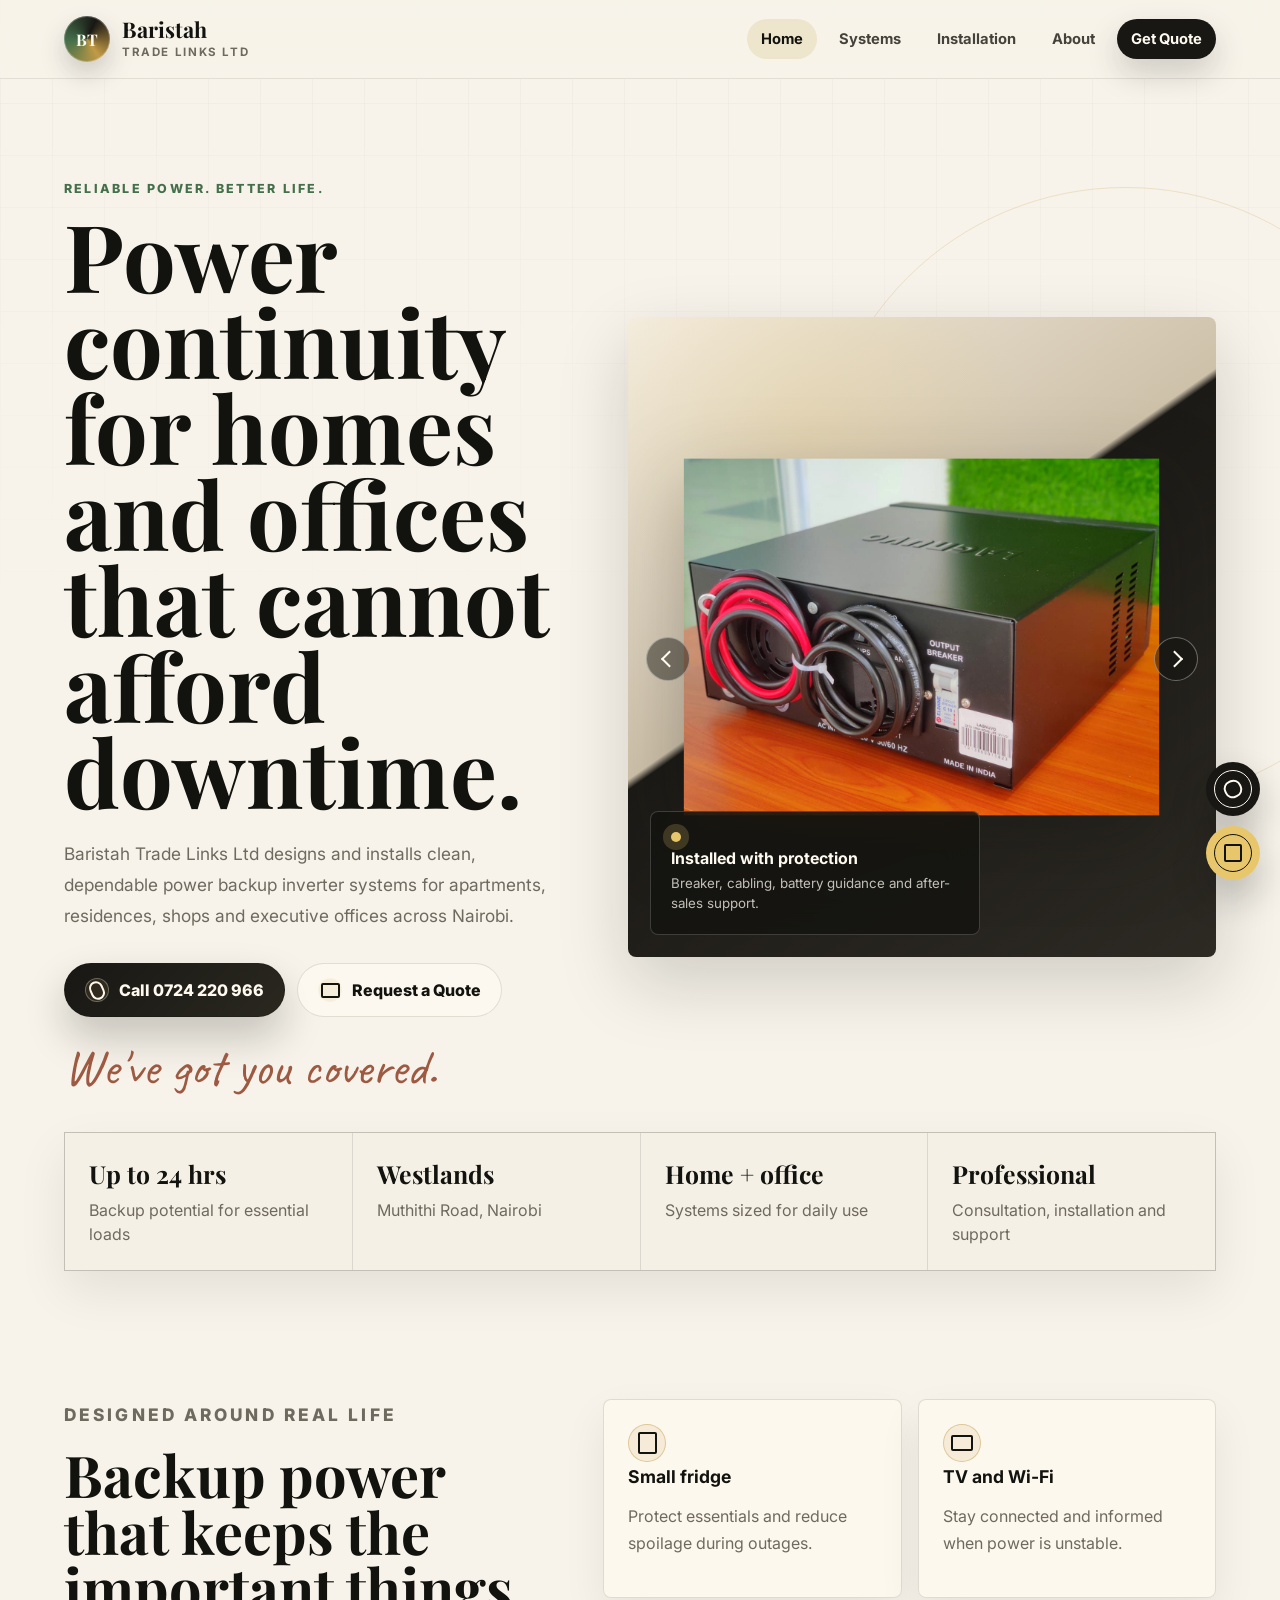
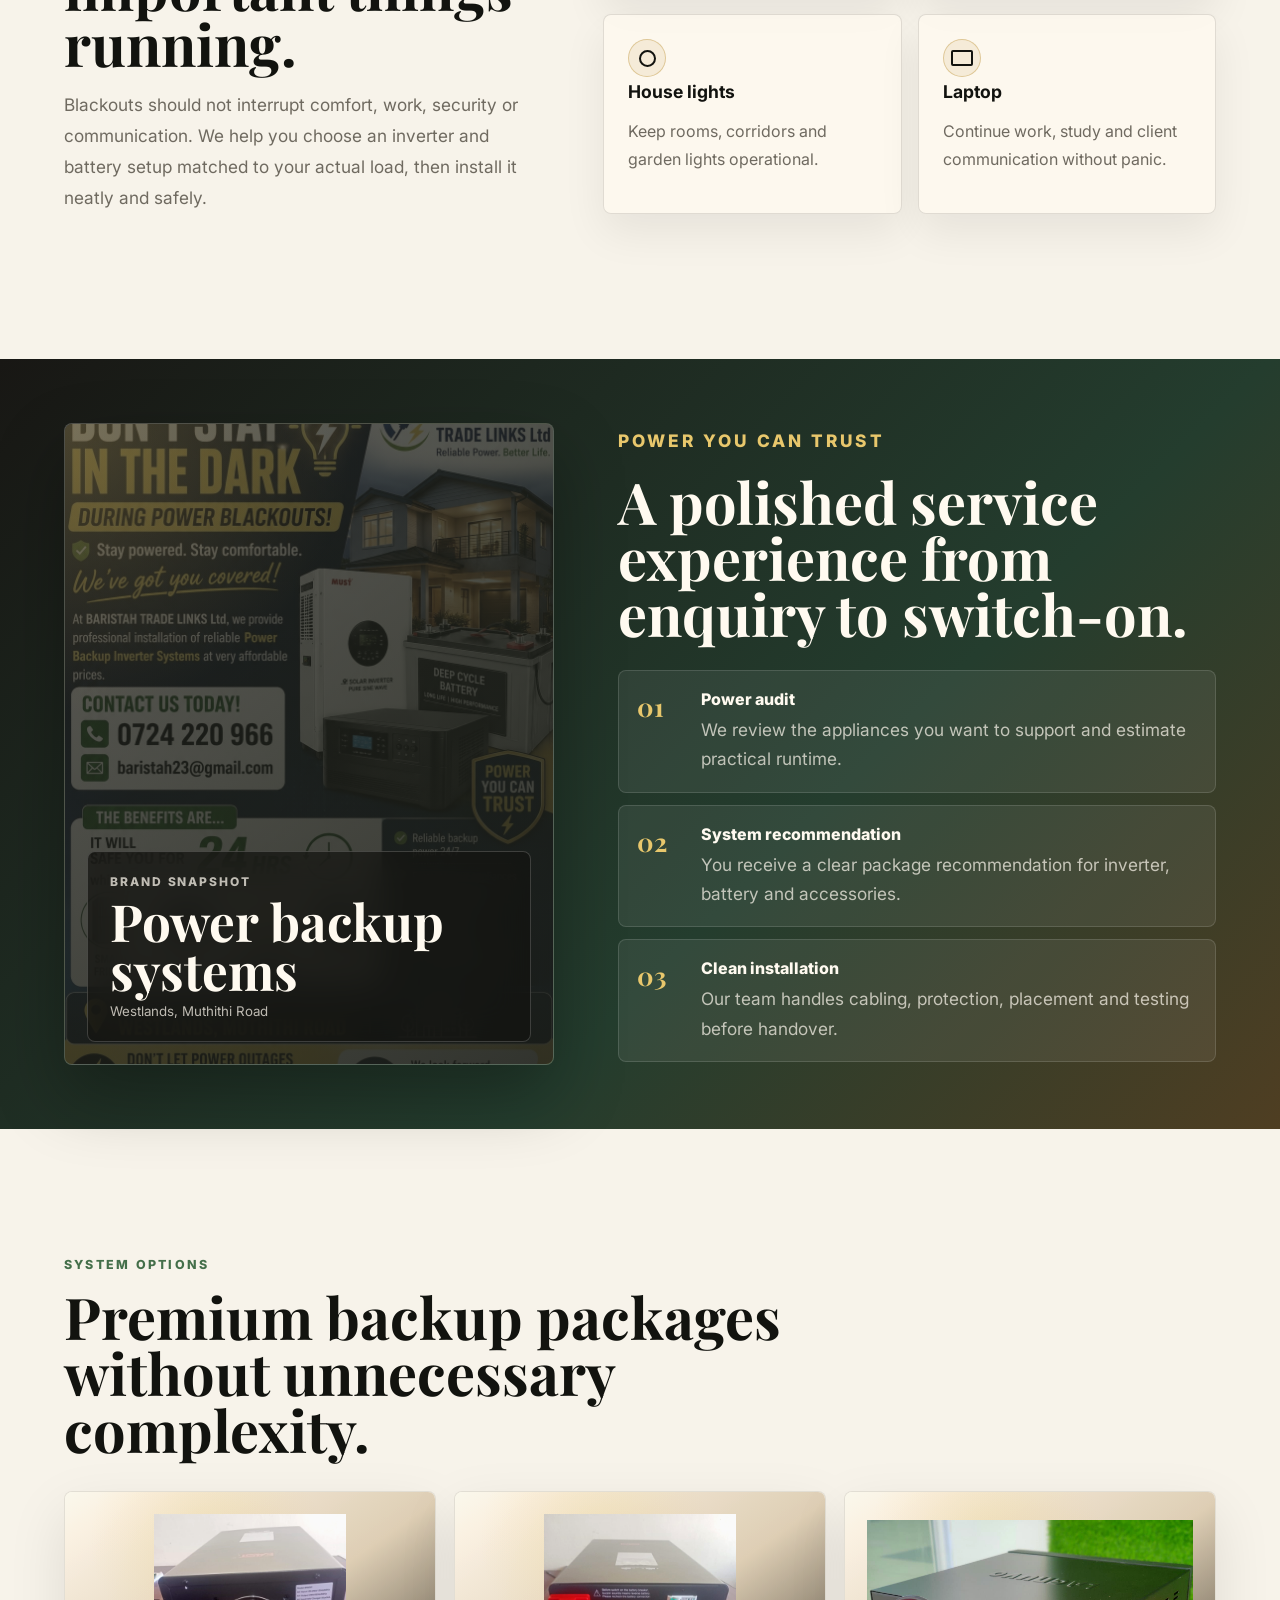
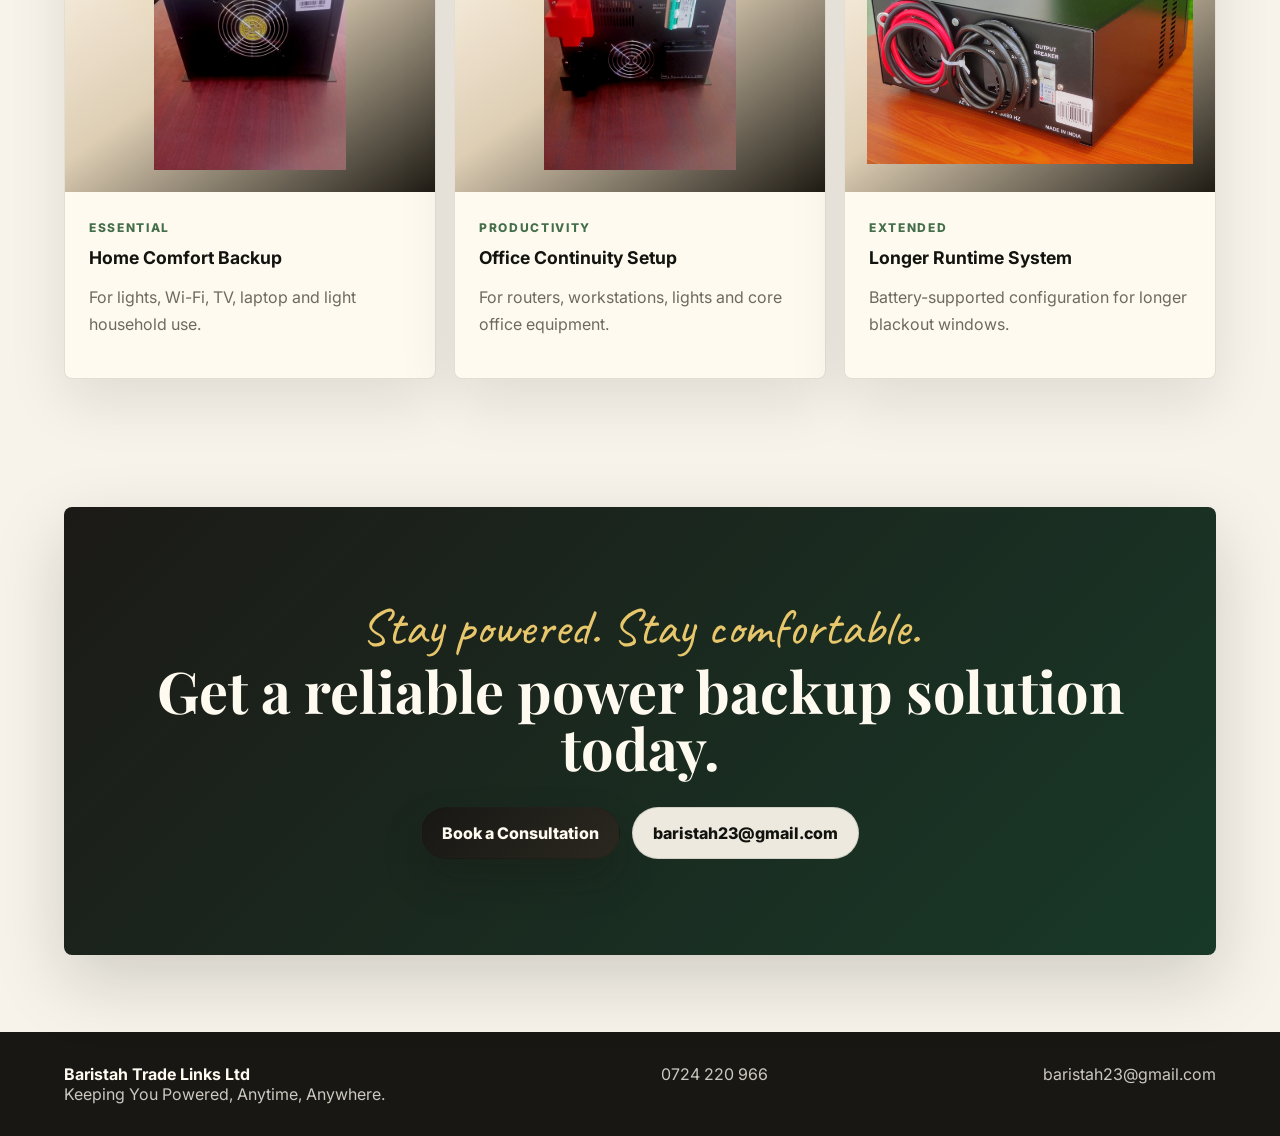
==== index.html @ 3a2e0655 "Initial Baristah website" ====
<!DOCTYPE html>
<html lang="en">
<head>
  <meta charset="UTF-8" />
  <meta name="viewport" content="width=device-width, initial-scale=1.0" />
  <title>Baristah Trade Links Ltd | Premium Power Backup Inverter Systems</title>
  <meta name="description" content="Premium power backup inverter systems and professional installation for homes, offices and apartments in Nairobi. Located in Westlands, Muthithi Road." />
  <link rel="preconnect" href="https://fonts.googleapis.com" />
  <link rel="preconnect" href="https://fonts.gstatic.com" crossorigin />
  <link href="https://fonts.googleapis.com/css2?family=Caveat:wght@600;700&family=Inter:wght@400;500;600;700;800&family=Playfair+Display:wght@600;700&display=swap" rel="stylesheet" />
  <link rel="stylesheet" href="styles.css" />
  <script defer src="script.js"></script>
</head>
<body>
  <header class="site-header" data-header>
    <a class="brand" href="index.html" aria-label="Baristah Trade Links home">
      <span class="brand-mark">BT</span>
      <span><strong>Baristah</strong><small>Trade Links Ltd</small></span>
    </a>
    <button class="menu" type="button" aria-label="Open menu" aria-expanded="false" data-menu>
      <span></span><span></span><span></span>
    </button>
    <nav aria-label="Primary navigation">
      <a href="index.html" class="active">Home</a>
      <a href="products.html">Systems</a>
      <a href="services.html">Installation</a>
      <a href="about.html">About</a>
      <a href="contact.html" class="nav-cta">Get Quote</a>
    </nav>
  </header>

  <main>
    <section class="hero">
      <div class="hero-copy reveal">
        <p class="eyebrow">Reliable power. Better life.</p>
        <h1>Power continuity for homes and offices that cannot afford downtime.</h1>
        <p class="lead">Baristah Trade Links Ltd designs and installs clean, dependable power backup inverter systems for apartments, residences, shops and executive offices across Nairobi.</p>
        <div class="hero-actions">
          <a class="btn primary" href="tel:+254724220966"><span class="btn-icon phone-icon"></span>Call 0724 220 966</a>
          <a class="btn secondary" href="contact.html"><span class="btn-icon quote-icon"></span>Request a Quote</a>
        </div>
        <div class="signature">We've got you covered.</div>
      </div>

      <div class="hero-visual reveal" data-rotator>
        <img src="assets/AF6EC9E9-9C56-432A-887B-0A07CD6585D7.jpeg" alt="Black power backup inverter with breaker and cables" data-rotator-image />
        <button class="image-control prev" type="button" aria-label="Previous image" data-prev></button>
        <button class="image-control next" type="button" aria-label="Next image" data-next></button>
        <div class="floating-panel">
          <span class="status-dot"></span>
          <b>Installed with protection</b>
          <small>Breaker, cabling, battery guidance and after-sales support.</small>
        </div>
      </div>
    </section>

    <section class="trust-strip reveal" aria-label="Key service highlights">
      <div><strong>Up to 24 hrs</strong><span>Backup potential for essential loads</span></div>
      <div><strong>Westlands</strong><span>Muthithi Road, Nairobi</span></div>
      <div><strong>Home + office</strong><span>Systems sized for daily use</span></div>
      <div><strong>Professional</strong><span>Consultation, installation and support</span></div>
    </section>

    <section class="section split">
      <div class="section-copy reveal">
        <p class="eyebrow">Designed around real life</p>
        <h2>Backup power that keeps the important things running.</h2>
        <p>Blackouts should not interrupt comfort, work, security or communication. We help you choose an inverter and battery setup matched to your actual load, then install it neatly and safely.</p>
      </div>
      <div class="feature-grid reveal">
        <article><span class="line-icon fridge-icon"></span><h3>Small fridge</h3><p>Protect essentials and reduce spoilage during outages.</p></article>
        <article><span class="line-icon screen-icon"></span><h3>TV and Wi-Fi</h3><p>Stay connected and informed when power is unstable.</p></article>
        <article><span class="line-icon light-icon"></span><h3>House lights</h3><p>Keep rooms, corridors and garden lights operational.</p></article>
        <article><span class="line-icon laptop-icon"></span><h3>Laptop</h3><p>Continue work, study and client communication without panic.</p></article>
      </div>
    </section>

    <section class="showcase flyer-showcase">
      <div class="showcase-image flyer-frame reveal">
        <img src="assets/735E6E94-1610-4D08-A56C-287BA61AF82C.jpeg" alt="Baristah power backup inverter systems flyer" />
        <div class="flyer-glass">
          <span>Brand snapshot</span>
          <b>Power backup systems</b>
          <small>Westlands, Muthithi Road</small>
        </div>
      </div>
      <div class="showcase-content reveal">
        <p class="eyebrow">Power you can trust</p>
        <h2>A polished service experience from enquiry to switch-on.</h2>
        <div class="service-list">
          <article><b>01</b><span>Power audit</span><p>We review the appliances you want to support and estimate practical runtime.</p></article>
          <article><b>02</b><span>System recommendation</span><p>You receive a clear package recommendation for inverter, battery and accessories.</p></article>
          <article><b>03</b><span>Clean installation</span><p>Our team handles cabling, protection, placement and testing before handover.</p></article>
        </div>
      </div>
    </section>

    <section class="section products-preview">
      <div class="section-heading reveal">
        <p class="eyebrow">System options</p>
        <h2>Premium backup packages without unnecessary complexity.</h2>
      </div>
      <div class="card-grid">
        <article class="product-card reveal">
          <img src="assets/47D9FA27-C876-42C2-8BD1-36E3C9F85B22.jpeg" alt="2500W inverter cooling fan view" />
          <div><span>Essential</span><h3>Home Comfort Backup</h3><p>For lights, Wi-Fi, TV, laptop and light household use.</p></div>
        </article>
        <article class="product-card reveal">
          <img src="assets/B5B8547E-39AE-44ED-B2D7-8F34D979A173.jpeg" alt="Inverter rear breaker and battery terminals" />
          <div><span>Productivity</span><h3>Office Continuity Setup</h3><p>For routers, workstations, lights and core office equipment.</p></div>
        </article>
        <article class="product-card reveal">
          <img src="assets/54213545-57BF-4705-A6B2-C52A8AA2D146.jpeg" alt="Power inverter output breaker and cables" />
          <div><span>Extended</span><h3>Longer Runtime System</h3><p>Battery-supported configuration for longer blackout windows.</p></div>
        </article>
      </div>
    </section>

    <section class="cta-band reveal">
      <p class="signature">Stay powered. Stay comfortable.</p>
      <h2>Get a reliable power backup solution today.</h2>
      <div class="hero-actions center">
        <a class="btn primary" href="contact.html">Book a Consultation</a>
        <a class="btn secondary light" href="mailto:baristah23@gmail.com">baristah23@gmail.com</a>
      </div>
    </section>
  </main>

  <div class="floating-actions" aria-label="Quick actions">
    <a href="tel:+254724220966" aria-label="Call Baristah"><span class="phone-icon"></span></a>
    <a href="contact.html" aria-label="Request quote"><span class="quote-icon"></span></a>
  </div>

  <footer class="site-footer">
    <div><b>Baristah Trade Links Ltd</b><span>Keeping You Powered, Anytime, Anywhere.</span></div>
    <a href="tel:+254724220966">0724 220 966</a>
    <a href="mailto:baristah23@gmail.com">baristah23@gmail.com</a>
  </footer>
</body>
</html>
---- styles.css ----
:root {
  --ink: #12130f;
  --charcoal: #181714;
  --paper: #f7f3ea;
  --ivory: #fffaf0;
  --linen: #ebe2d3;
  --gold: #c29a45;
  --gold-bright: #e8c76c;
  --green: #446f4a;
  --green-dark: #183928;
  --clay: #9d5942;
  --muted: #6f6a60;
  --white: #ffffff;
  --line: rgba(18, 19, 15, 0.12);
  --shadow: 0 26px 70px rgba(18, 19, 15, 0.17);
}

* {
  box-sizing: border-box;
}

html {
  scroll-behavior: smooth;
}

body {
  margin: 0;
  font-family: Inter, "Segoe UI", Arial, sans-serif;
  background: var(--paper);
  color: var(--ink);
}

body::before {
  content: "";
  position: fixed;
  inset: 0;
  z-index: -1;
  pointer-events: none;
  background:
    linear-gradient(90deg, rgba(18, 19, 15, 0.035) 1px, transparent 1px),
    linear-gradient(0deg, rgba(18, 19, 15, 0.035) 1px, transparent 1px);
  background-size: 52px 52px;
  mask-image: linear-gradient(to bottom, rgba(0, 0, 0, 0.8), transparent 70%);
}

a {
  color: inherit;
  text-decoration: none;
}

img {
  display: block;
  max-width: 100%;
}

.hero-visual img,
.product-card img,
.showcase-image img,
.flyer-mini-grid img {
  image-rendering: auto;
}

.site-header {
  position: sticky;
  top: 0;
  z-index: 50;
  display: flex;
  align-items: center;
  justify-content: space-between;
  gap: 24px;
  padding: 16px clamp(20px, 5vw, 72px);
  background: rgba(247, 243, 234, 0.82);
  border-bottom: 1px solid rgba(18, 19, 15, 0.09);
  backdrop-filter: blur(22px);
}

.brand {
  display: inline-flex;
  align-items: center;
  gap: 12px;
  min-width: 210px;
}

.brand-mark {
  display: grid;
  place-items: center;
  width: 46px;
  height: 46px;
  border-radius: 50%;
  color: var(--ivory);
  background: conic-gradient(from 145deg, var(--gold), var(--green), var(--charcoal), var(--gold));
  font-family: "Playfair Display", Georgia, serif;
  font-weight: 700;
  box-shadow: inset 0 0 0 1px rgba(255, 255, 255, 0.25), 0 12px 26px rgba(18, 19, 15, 0.18);
}

.brand strong {
  display: block;
  font-family: "Playfair Display", Georgia, serif;
  font-size: 1.35rem;
  line-height: 1;
}

.brand small {
  display: block;
  margin-top: 4px;
  color: var(--muted);
  font-size: 0.72rem;
  font-weight: 700;
  letter-spacing: 0.14em;
  text-transform: uppercase;
}

nav {
  display: flex;
  align-items: center;
  gap: 8px;
}

nav a {
  padding: 11px 14px;
  border-radius: 999px;
  color: #45423b;
  font-size: 0.92rem;
  font-weight: 700;
  transition: background 180ms ease, color 180ms ease, transform 180ms ease;
}

nav a:hover,
nav a.active {
  color: var(--ink);
  background: rgba(194, 154, 69, 0.17);
}

nav a:hover {
  transform: translateY(-1px);
}

.nav-cta {
  color: var(--ivory) !important;
  background: var(--charcoal) !important;
  box-shadow: 0 14px 32px rgba(18, 19, 15, 0.18);
}

.menu {
  display: none;
  width: 46px;
  height: 46px;
  border: 1px solid var(--line);
  border-radius: 50%;
  background: var(--ivory);
}

.menu span {
  display: block;
  width: 18px;
  height: 2px;
  margin: 4px auto;
  background: var(--ink);
}

.hero {
  position: relative;
  display: grid;
  grid-template-columns: minmax(0, 0.92fr) minmax(360px, 1.08fr);
  gap: clamp(32px, 5vw, 78px);
  align-items: center;
  min-height: calc(100vh - 79px);
  padding: clamp(48px, 8vw, 104px) clamp(20px, 5vw, 72px) 40px;
  overflow: hidden;
}

.hero::after {
  content: "";
  position: absolute;
  right: -12vw;
  top: 12vh;
  width: 48vw;
  height: 48vw;
  min-width: 440px;
  min-height: 440px;
  border: 1px solid rgba(194, 154, 69, 0.22);
  border-radius: 50%;
  animation: slow-spin 34s linear infinite;
  pointer-events: none;
}

.hero-copy,
.section-copy,
.showcase-content,
.page-hero {
  position: relative;
  z-index: 1;
}

.eyebrow {
  margin: 0 0 16px;
  color: var(--green);
  font-size: 0.78rem;
  font-weight: 800;
  letter-spacing: 0.18em;
  text-transform: uppercase;
}

h1,
h2,
h3,
p {
  overflow-wrap: anywhere;
}

h1,
h2 {
  margin: 0;
  font-family: "Playfair Display", Georgia, serif;
  letter-spacing: 0;
}

h1 {
  max-width: 820px;
  font-size: clamp(3.2rem, 7.3vw, 7.8rem);
  line-height: 0.92;
}

h2 {
  font-size: clamp(2.25rem, 4.5vw, 4.8rem);
  line-height: 0.98;
}

h3 {
  margin: 0;
  font-size: 1.1rem;
}

.lead,
.page-hero p,
.section-copy p,
.showcase-content p {
  color: var(--muted);
  font-size: 1.08rem;
  line-height: 1.8;
}

.lead {
  max-width: 650px;
  margin: 24px 0 0;
}

.hero-actions {
  display: flex;
  flex-wrap: wrap;
  gap: 12px;
  margin: 32px 0 0;
}

.hero-actions.center {
  justify-content: center;
}

.btn {
  display: inline-flex;
  align-items: center;
  justify-content: center;
  gap: 10px;
  min-height: 52px;
  padding: 14px 20px;
  border: 1px solid rgba(18, 19, 15, 0.12);
  border-radius: 999px;
  font-weight: 800;
  transition: transform 180ms ease, box-shadow 180ms ease, background 180ms ease;
}

.btn:hover {
  transform: translateY(-2px);
}

.btn.primary {
  color: var(--ivory);
  background: linear-gradient(135deg, var(--charcoal), #2a281f);
  box-shadow: 0 20px 40px rgba(18, 19, 15, 0.22);
}

.btn.secondary {
  background: rgba(255, 250, 240, 0.74);
}

.btn.light {
  color: var(--ink);
  background: rgba(255, 250, 240, 0.92);
}

.signature {
  margin-top: 26px;
  color: var(--clay);
  font-family: Caveat, "Segoe Script", cursive;
  font-size: clamp(2rem, 4vw, 3.7rem);
  line-height: 0.95;
}

.hero-visual {
  position: relative;
  z-index: 1;
  min-height: 640px;
  border-radius: 8px;
  overflow: hidden;
  box-shadow: var(--shadow);
  background:
    radial-gradient(circle at 30% 18%, rgba(232, 199, 108, 0.2), transparent 34%),
    linear-gradient(145deg, #f4eddf, #cec1aa 44%, #1c1a16 45%, #2d2a24);
}

.hero-visual img {
  width: 100%;
  height: 640px;
  object-fit: contain;
  padding: clamp(20px, 4vw, 52px);
  filter: contrast(1.1) saturate(1.05) brightness(0.98) drop-shadow(0 26px 40px rgba(18, 19, 15, 0.28));
  transform: scale(0.98);
  transition: opacity 400ms ease, transform 900ms ease, filter 400ms ease;
}

.hero-visual.is-changing img {
  opacity: 0.25;
  transform: scale(1.01);
}

.floating-panel {
  position: absolute;
  left: 22px;
  bottom: 22px;
  display: grid;
  gap: 6px;
  width: min(330px, calc(100% - 44px));
  padding: 20px;
  color: var(--ivory);
  background: rgba(18, 19, 15, 0.78);
  border: 1px solid rgba(255, 255, 255, 0.18);
  border-radius: 8px;
  backdrop-filter: blur(18px);
}

.floating-panel small {
  color: rgba(255, 250, 240, 0.75);
  line-height: 1.5;
}

.status-dot {
  width: 10px;
  height: 10px;
  border-radius: 50%;
  background: var(--gold-bright);
  box-shadow: 0 0 0 8px rgba(232, 199, 108, 0.2);
}

.image-control {
  position: absolute;
  top: 50%;
  display: grid;
  place-items: center;
  width: 44px;
  height: 44px;
  border: 1px solid rgba(255, 255, 255, 0.35);
  border-radius: 50%;
  background: rgba(18, 19, 15, 0.46);
  cursor: pointer;
}

.image-control::before {
  content: "";
  width: 10px;
  height: 10px;
  border-top: 2px solid var(--ivory);
  border-left: 2px solid var(--ivory);
}

.image-control.prev {
  left: 18px;
}

.image-control.prev::before {
  transform: rotate(-45deg) translate(1px, 1px);
}

.image-control.next {
  right: 18px;
}

.image-control.next::before {
  transform: rotate(135deg) translate(1px, 1px);
}

.trust-strip {
  display: grid;
  grid-template-columns: repeat(4, 1fr);
  gap: 1px;
  margin: 0 clamp(20px, 5vw, 72px);
  border: 1px solid var(--line);
  background: var(--line);
  box-shadow: 0 20px 50px rgba(18, 19, 15, 0.08);
}

.trust-strip div {
  min-height: 128px;
  padding: 24px;
  background: rgba(255, 250, 240, 0.72);
}

.trust-strip strong {
  display: block;
  font-family: "Playfair Display", Georgia, serif;
  font-size: 1.55rem;
}

.trust-strip span {
  display: block;
  margin-top: 8px;
  color: var(--muted);
  line-height: 1.5;
}

.section {
  padding: clamp(72px, 10vw, 128px) clamp(20px, 5vw, 72px);
}

.split {
  display: grid;
  grid-template-columns: minmax(0, 0.86fr) minmax(320px, 1.14fr);
  gap: clamp(34px, 6vw, 86px);
  align-items: start;
}

.feature-grid {
  display: grid;
  grid-template-columns: repeat(2, minmax(0, 1fr));
  gap: 16px;
}

.feature-grid article,
.spec-grid article,
.process article {
  min-height: 190px;
  padding: 24px;
  border: 1px solid var(--line);
  border-radius: 8px;
  background: rgba(255, 250, 240, 0.72);
  box-shadow: 0 18px 44px rgba(18, 19, 15, 0.07);
}

.feature-grid p,
.product-card p,
.service-list p,
.spec-grid span,
.process p {
  color: var(--muted);
  line-height: 1.7;
}

.line-icon,
.btn-icon,
.floating-actions span {
  position: relative;
  display: inline-grid;
  place-items: center;
  flex: 0 0 auto;
  width: 38px;
  height: 38px;
  border: 1px solid rgba(194, 154, 69, 0.45);
  border-radius: 50%;
  background: rgba(194, 154, 69, 0.13);
}

.btn-icon {
  width: 24px;
  height: 24px;
  border-color: rgba(255, 250, 240, 0.3);
}

.line-icon::before,
.btn-icon::before,
.floating-actions span::before {
  content: "";
  position: absolute;
  width: 14px;
  height: 14px;
  border: 2px solid currentColor;
}

.phone-icon::before {
  width: 10px;
  height: 15px;
  border-radius: 8px;
  transform: rotate(-24deg);
}

.quote-icon::before {
  width: 15px;
  height: 11px;
  border-radius: 2px;
}

.pin-icon::before {
  width: 12px;
  height: 12px;
  border-radius: 50% 50% 50% 0;
  transform: rotate(-45deg);
}

.fridge-icon::before,
.laptop-icon::before,
.screen-icon::before {
  width: 15px;
  height: 18px;
  border-radius: 2px;
}

.screen-icon::before,
.laptop-icon::before {
  width: 18px;
  height: 12px;
}

.light-icon::before {
  width: 13px;
  height: 13px;
  border-radius: 50%;
}

.shield-icon::before {
  width: 14px;
  height: 16px;
  border-radius: 9px 9px 4px 4px;
}

.tool-icon::before {
  width: 15px;
  height: 4px;
  transform: rotate(-45deg);
}

.value-icon::before {
  width: 15px;
  height: 15px;
  border-radius: 50%;
}

.care-icon::before {
  width: 15px;
  height: 15px;
  border-radius: 50% 50% 0 50%;
  transform: rotate(45deg);
}

.showcase {
  display: grid;
  grid-template-columns: minmax(320px, 0.9fr) minmax(0, 1.1fr);
  gap: clamp(28px, 5vw, 70px);
  align-items: center;
  padding: clamp(36px, 5vw, 72px);
  color: var(--ivory);
  background: linear-gradient(135deg, var(--charcoal), #243d2e 62%, #4f3e22);
}

.showcase.reverse {
  grid-template-columns: minmax(0, 1.1fr) minmax(320px, 0.9fr);
}

.showcase .eyebrow {
  color: var(--gold-bright);
}

.showcase-content p,
.showcase .service-list p {
  color: rgba(255, 250, 240, 0.7);
}

.showcase-image img {
  width: 100%;
  max-height: 760px;
  object-fit: cover;
  border-radius: 8px;
  box-shadow: 0 30px 70px rgba(0, 0, 0, 0.3);
}

.showcase-image:not(.flyer-frame) {
  padding: clamp(18px, 3vw, 34px);
  border: 1px solid rgba(255, 255, 255, 0.12);
  border-radius: 8px;
  background:
    radial-gradient(circle at 28% 18%, rgba(232, 199, 108, 0.16), transparent 34%),
    linear-gradient(145deg, rgba(255, 250, 240, 0.1), rgba(255, 255, 255, 0.03));
}

.showcase-image:not(.flyer-frame) img {
  object-fit: contain;
  max-height: 560px;
  filter: contrast(1.09) saturate(1.04);
  box-shadow: 0 24px 54px rgba(0, 0, 0, 0.24);
}

.flyer-frame {
  position: relative;
  min-height: 640px;
  overflow: hidden;
  border: 1px solid rgba(255, 255, 255, 0.16);
  border-radius: 8px;
  background: linear-gradient(135deg, rgba(255, 250, 240, 0.1), rgba(232, 199, 108, 0.08));
  box-shadow: 0 30px 70px rgba(0, 0, 0, 0.3);
}

.flyer-frame::before {
  content: "";
  position: absolute;
  inset: 0;
  z-index: 1;
  background:
    linear-gradient(145deg, rgba(24, 23, 20, 0.28), rgba(24, 23, 20, 0.74)),
    radial-gradient(circle at top left, rgba(232, 199, 108, 0.32), transparent 36%);
  pointer-events: none;
}

.flyer-frame img {
  width: 100%;
  height: 640px;
  object-fit: cover;
  filter: grayscale(0.2) sepia(0.16) contrast(0.96) brightness(0.78) saturate(0.86);
  opacity: 0.5;
  transform: scale(1.04);
}

.flyer-glass {
  position: absolute;
  left: 22px;
  right: 22px;
  bottom: 22px;
  z-index: 2;
  display: grid;
  gap: 8px;
  padding: 22px;
  border: 1px solid rgba(255, 255, 255, 0.18);
  border-radius: 8px;
  color: var(--ivory);
  background: rgba(18, 19, 15, 0.68);
  backdrop-filter: blur(18px);
}

.flyer-glass span,
.flyer-glass small {
  color: rgba(255, 250, 240, 0.72);
}

.flyer-glass span {
  font-size: 0.75rem;
  font-weight: 800;
  letter-spacing: 0.16em;
  text-transform: uppercase;
}

.flyer-glass b {
  font-family: "Playfair Display", Georgia, serif;
  font-size: clamp(2rem, 4vw, 3.4rem);
  line-height: 0.95;
}

.service-list {
  display: grid;
  gap: 12px;
  margin-top: 28px;
}

.service-list article {
  display: grid;
  grid-template-columns: 48px 1fr;
  gap: 6px 16px;
  align-items: start;
  padding: 18px;
  border: 1px solid rgba(255, 255, 255, 0.13);
  border-radius: 8px;
  background: rgba(255, 255, 255, 0.07);
}

.service-list b {
  grid-row: span 2;
  color: var(--gold-bright);
  font-family: "Playfair Display", Georgia, serif;
  font-size: 1.6rem;
}

.service-list span {
  font-weight: 800;
}

.service-list p {
  margin: 0;
}

.section-heading {
  max-width: 800px;
  margin-bottom: 34px;
}

.card-grid {
  display: grid;
  grid-template-columns: repeat(3, minmax(0, 1fr));
  gap: 18px;
}

.product-card {
  overflow: hidden;
  border: 1px solid var(--line);
  border-radius: 8px;
  background: var(--ivory);
  box-shadow: 0 22px 58px rgba(18, 19, 15, 0.1);
  transition: transform 220ms ease, box-shadow 220ms ease;
}

.product-card:hover {
  transform: translateY(-6px);
  box-shadow: var(--shadow);
}

.product-card img {
  width: 100%;
  height: 300px;
  object-fit: contain;
  padding: 22px;
  background:
    radial-gradient(circle at 38% 16%, rgba(232, 199, 108, 0.22), transparent 34%),
    linear-gradient(145deg, #f9f2e7, #d9cbb4 48%, #28251f);
  filter: contrast(1.1) saturate(1.04) brightness(0.98);
}

.product-card.tall img {
  height: 420px;
  padding: 26px;
}

.product-card div {
  padding: 24px;
}

.product-card span {
  display: inline-block;
  margin-bottom: 12px;
  color: var(--green);
  font-size: 0.75rem;
  font-weight: 800;
  letter-spacing: 0.14em;
  text-transform: uppercase;
}

.product-card h2 {
  font-size: clamp(1.8rem, 3vw, 2.6rem);
}

.text-link {
  display: inline-flex;
  margin-top: 12px;
  color: var(--green-dark);
  font-weight: 800;
  border-bottom: 1px solid currentColor;
}

.cta-band {
  margin: 0 clamp(20px, 5vw, 72px) clamp(40px, 6vw, 80px);
  padding: clamp(52px, 8vw, 96px) 24px;
  text-align: center;
  border-radius: 8px;
  color: var(--ivory);
  background: linear-gradient(135deg, #1c1a16, var(--green-dark));
  box-shadow: var(--shadow);
}

.cta-band .signature {
  margin: 0 0 10px;
  color: var(--gold-bright);
}

.page-hero {
  padding: clamp(72px, 10vw, 130px) clamp(20px, 5vw, 72px) clamp(46px, 6vw, 78px);
}

.page-hero.compact {
  min-height: 420px;
}

.page-hero h1 {
  max-width: 1100px;
  font-size: clamp(3rem, 6.5vw, 6.7rem);
}

.page-hero p {
  max-width: 760px;
}

.specs-panel {
  display: grid;
  grid-template-columns: minmax(0, 0.9fr) minmax(320px, 1.1fr);
  gap: 36px;
  margin: 0 clamp(20px, 5vw, 72px) clamp(40px, 6vw, 80px);
  padding: clamp(42px, 6vw, 72px);
  color: var(--ivory);
  background: var(--charcoal);
  border-radius: 8px;
}

.specs-panel .eyebrow {
  color: var(--gold-bright);
}

.spec-grid {
  display: grid;
  grid-template-columns: repeat(2, 1fr);
  gap: 14px;
}

.spec-grid article {
  color: var(--ivory);
  background: rgba(255, 255, 255, 0.07);
  border-color: rgba(255, 255, 255, 0.13);
}

.spec-grid b,
.spec-grid span {
  display: block;
}

.spec-grid span {
  margin-top: 10px;
  color: rgba(255, 250, 240, 0.7);
}

.process {
  display: grid;
  grid-template-columns: repeat(4, minmax(0, 1fr));
  gap: 16px;
}

.process b {
  display: block;
  margin-bottom: 18px;
  color: var(--gold);
  font-family: "Playfair Display", Georgia, serif;
  font-size: 2.8rem;
}

.brand-gallery {
  display: grid;
  grid-template-columns: minmax(300px, 0.8fr) minmax(0, 1.2fr);
  gap: 16px;
  align-items: stretch;
}

.brand-story-card {
  padding: clamp(28px, 4vw, 46px);
  border-radius: 8px;
  color: var(--ivory);
  background: linear-gradient(135deg, var(--charcoal), var(--green-dark));
  box-shadow: var(--shadow);
}

.brand-story-card .eyebrow {
  color: var(--gold-bright);
}

.brand-story-card p {
  color: rgba(255, 250, 240, 0.74);
  line-height: 1.8;
}

.flyer-mini-grid {
  display: grid;
  grid-template-columns: repeat(3, minmax(0, 1fr));
  gap: 14px;
}

.flyer-mini-grid figure {
  position: relative;
  min-height: 440px;
  margin: 0;
  overflow: hidden;
  border-radius: 8px;
  box-shadow: 0 22px 54px rgba(18, 19, 15, 0.1);
  background: var(--charcoal);
}

.flyer-mini-grid figure::after {
  content: "";
  position: absolute;
  inset: 0;
  background:
    linear-gradient(to top, rgba(24, 23, 20, 0.72), transparent 48%),
    rgba(232, 199, 108, 0.08);
  pointer-events: none;
}

.flyer-mini-grid img {
  width: 100%;
  height: 100%;
  min-height: 440px;
  object-fit: cover;
  filter: grayscale(0.12) sepia(0.1) contrast(0.98) brightness(0.82) saturate(0.9);
}

.contact-grid {
  display: grid;
  grid-template-columns: minmax(300px, 0.88fr) minmax(0, 1.12fr);
  gap: 24px;
  align-items: start;
}

.contact-card,
.quote-form {
  padding: clamp(24px, 4vw, 44px);
  border: 1px solid var(--line);
  border-radius: 8px;
  background: rgba(255, 250, 240, 0.78);
  box-shadow: var(--shadow);
}

.contact-card a,
.contact-card div {
  display: grid;
  grid-template-columns: 44px 1fr;
  gap: 2px 14px;
  align-items: center;
  padding: 18px 0;
  border-top: 1px solid var(--line);
}

.contact-card .line-icon {
  grid-row: span 2;
}

.contact-card b,
.contact-card small {
  display: block;
}

.contact-card small {
  color: var(--muted);
}

.quote-form {
  display: grid;
  gap: 16px;
}

.quote-form label {
  display: grid;
  gap: 8px;
  color: #403c34;
  font-weight: 800;
}

.quote-form input,
.quote-form select,
.quote-form textarea {
  width: 100%;
  border: 1px solid rgba(18, 19, 15, 0.16);
  border-radius: 8px;
  background: var(--white);
  color: var(--ink);
  font: inherit;
  padding: 16px;
  outline: none;
  transition: border-color 180ms ease, box-shadow 180ms ease;
}

.quote-form input:focus,
.quote-form select:focus,
.quote-form textarea:focus {
  border-color: var(--gold);
  box-shadow: 0 0 0 4px rgba(194, 154, 69, 0.15);
}

.quote-form textarea {
  min-height: 150px;
  resize: vertical;
}

.quote-form small {
  color: var(--muted);
}

.floating-actions {
  position: fixed;
  right: 20px;
  bottom: 20px;
  z-index: 45;
  display: grid;
  gap: 10px;
}

.floating-actions a {
  display: grid;
  place-items: center;
  width: 54px;
  height: 54px;
  border-radius: 50%;
  color: var(--ivory);
  background: var(--charcoal);
  box-shadow: 0 18px 36px rgba(18, 19, 15, 0.24);
  animation: float-button 4s ease-in-out infinite;
}

.floating-actions a:nth-child(2) {
  color: var(--ink);
  background: var(--gold-bright);
  animation-delay: 0.55s;
}

.floating-actions span {
  border-color: currentColor;
  background: transparent;
}

.site-footer {
  display: flex;
  justify-content: space-between;
  gap: 20px;
  padding: 32px clamp(20px, 5vw, 72px);
  color: rgba(255, 250, 240, 0.78);
  background: var(--charcoal);
}

.site-footer b,
.site-footer span {
  display: block;
}

.site-footer b {
  color: var(--ivory);
}

.animations-ready .reveal {
  opacity: 0;
  transform: translateY(24px);
  transition: opacity 700ms ease, transform 700ms ease;
}

.animations-ready .reveal.visible,
.reveal {
  opacity: 1;
  transform: translateY(0);
}

@keyframes slow-spin {
  to {
    transform: rotate(360deg);
  }
}

@keyframes float-button {
  0%,
  100% {
    transform: translateY(0);
  }
  50% {
    transform: translateY(-7px);
  }
}

@media (max-width: 1050px) {
  .hero,
  .split,
  .showcase,
  .showcase.reverse,
  .specs-panel,
  .contact-grid {
    grid-template-columns: 1fr;
  }

  .hero {
    min-height: 0;
  }

  .trust-strip,
  .process,
  .card-grid {
    grid-template-columns: repeat(2, 1fr);
  }
}

@media (max-width: 760px) {
  .site-header {
    padding: 14px 18px;
  }

  .brand {
    min-width: 0;
  }

  .brand strong {
    font-size: 1.12rem;
  }

  .menu {
    display: block;
  }

  nav {
    position: absolute;
    top: 75px;
    left: 14px;
    right: 14px;
    display: none;
    flex-direction: column;
    align-items: stretch;
    padding: 12px;
    border: 1px solid var(--line);
    border-radius: 8px;
    background: var(--ivory);
    box-shadow: var(--shadow);
  }

  .site-header.open nav {
    display: flex;
  }

  nav a {
    text-align: center;
  }

  .hero {
    padding: 42px 18px 26px;
  }

  h1,
  .page-hero h1 {
    font-size: clamp(2.72rem, 16vw, 4.4rem);
  }

  h2 {
    font-size: clamp(2.15rem, 12vw, 3.25rem);
  }

  .hero-visual,
  .hero-visual img {
    min-height: 0;
    height: 430px;
  }

  .trust-strip,
  .feature-grid,
  .spec-grid,
  .process,
  .card-grid,
  .brand-gallery,
  .flyer-mini-grid {
    grid-template-columns: 1fr;
  }

  .trust-strip {
    margin: 0 18px;
  }

  .section,
  .page-hero {
    padding-left: 18px;
    padding-right: 18px;
  }

  .showcase {
    padding: 42px 18px;
  }

  .product-card img,
  .product-card.tall img {
    height: 340px;
  }

  .flyer-frame,
  .flyer-frame img {
    min-height: 420px;
    height: 420px;
  }

  .flyer-mini-grid figure,
  .flyer-mini-grid img {
    min-height: 360px;
  }

  .specs-panel,
  .cta-band {
    margin-left: 18px;
    margin-right: 18px;
  }

  .site-footer {
    flex-direction: column;
  }
}

@media (prefers-reduced-motion: reduce) {
  *,
  *::before,
  *::after {
    animation-duration: 1ms !important;
    scroll-behavior: auto !important;
    transition-duration: 1ms !important;
  }
}
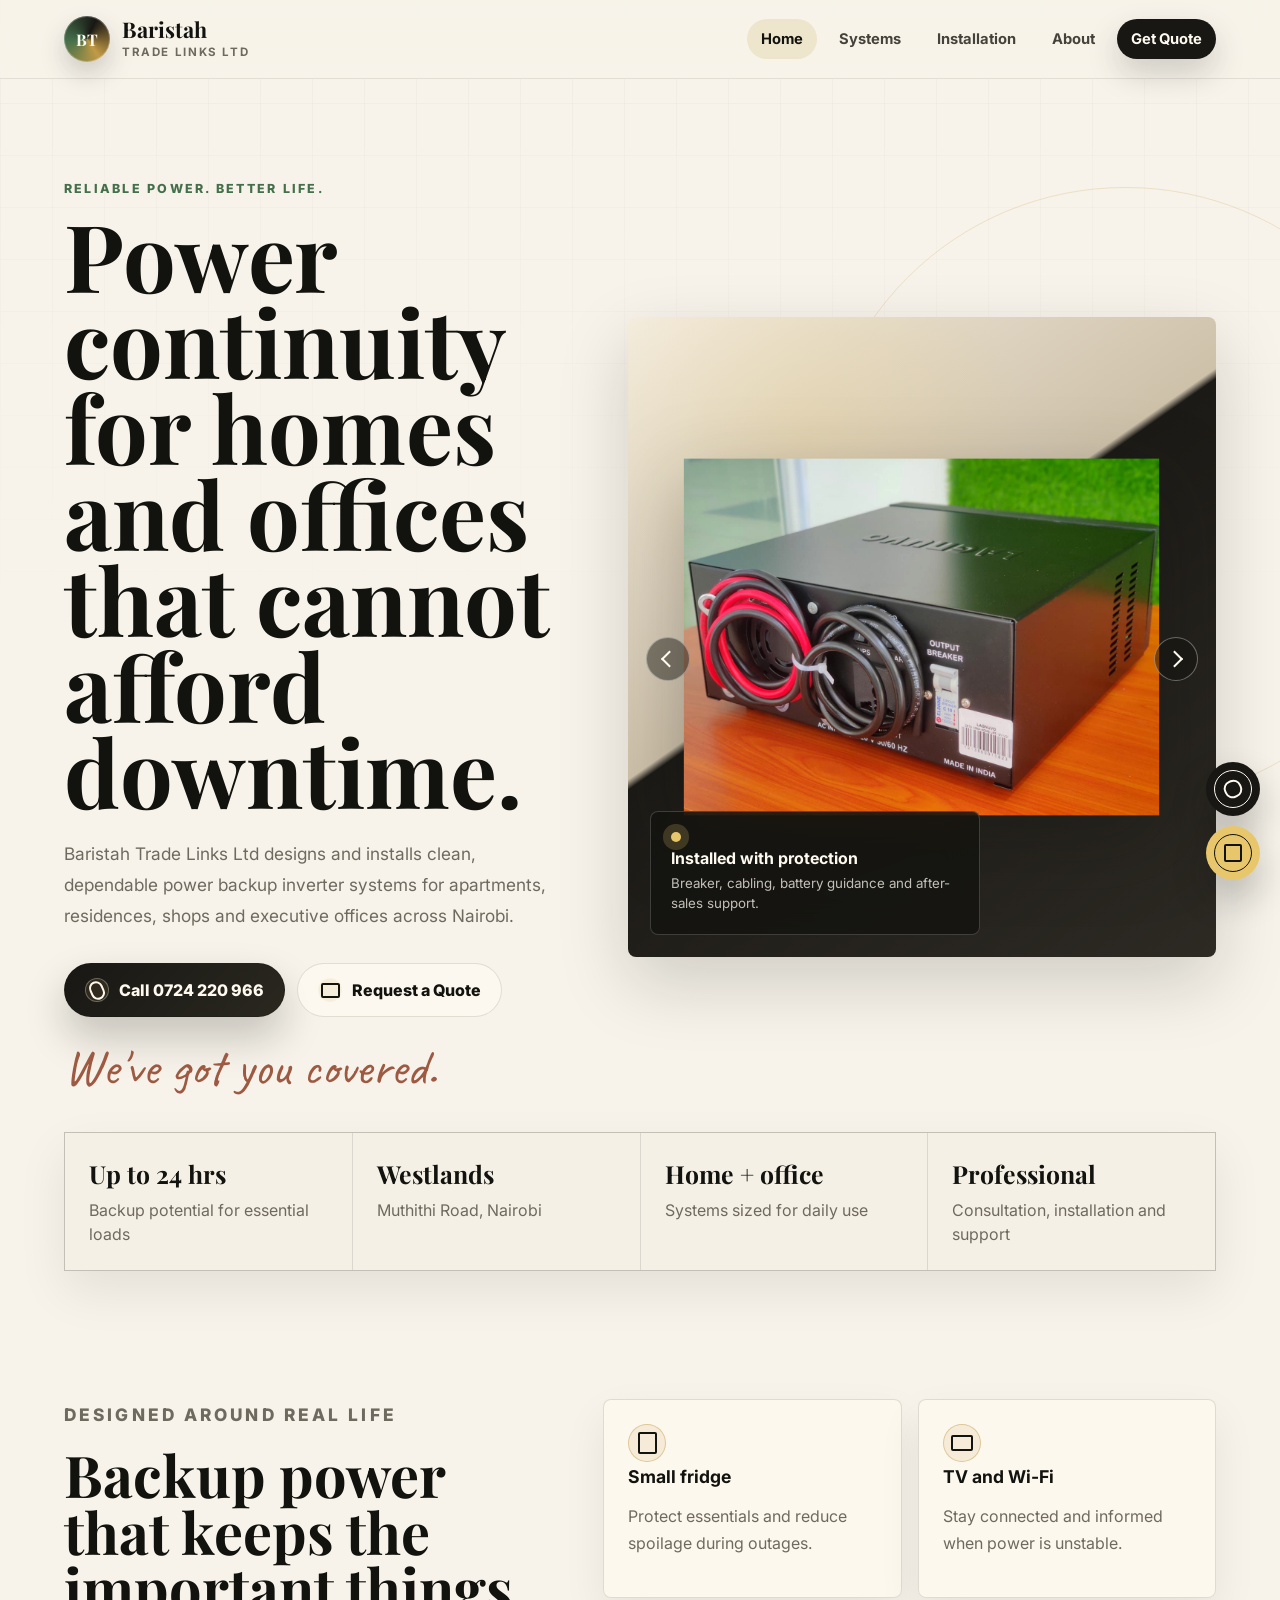
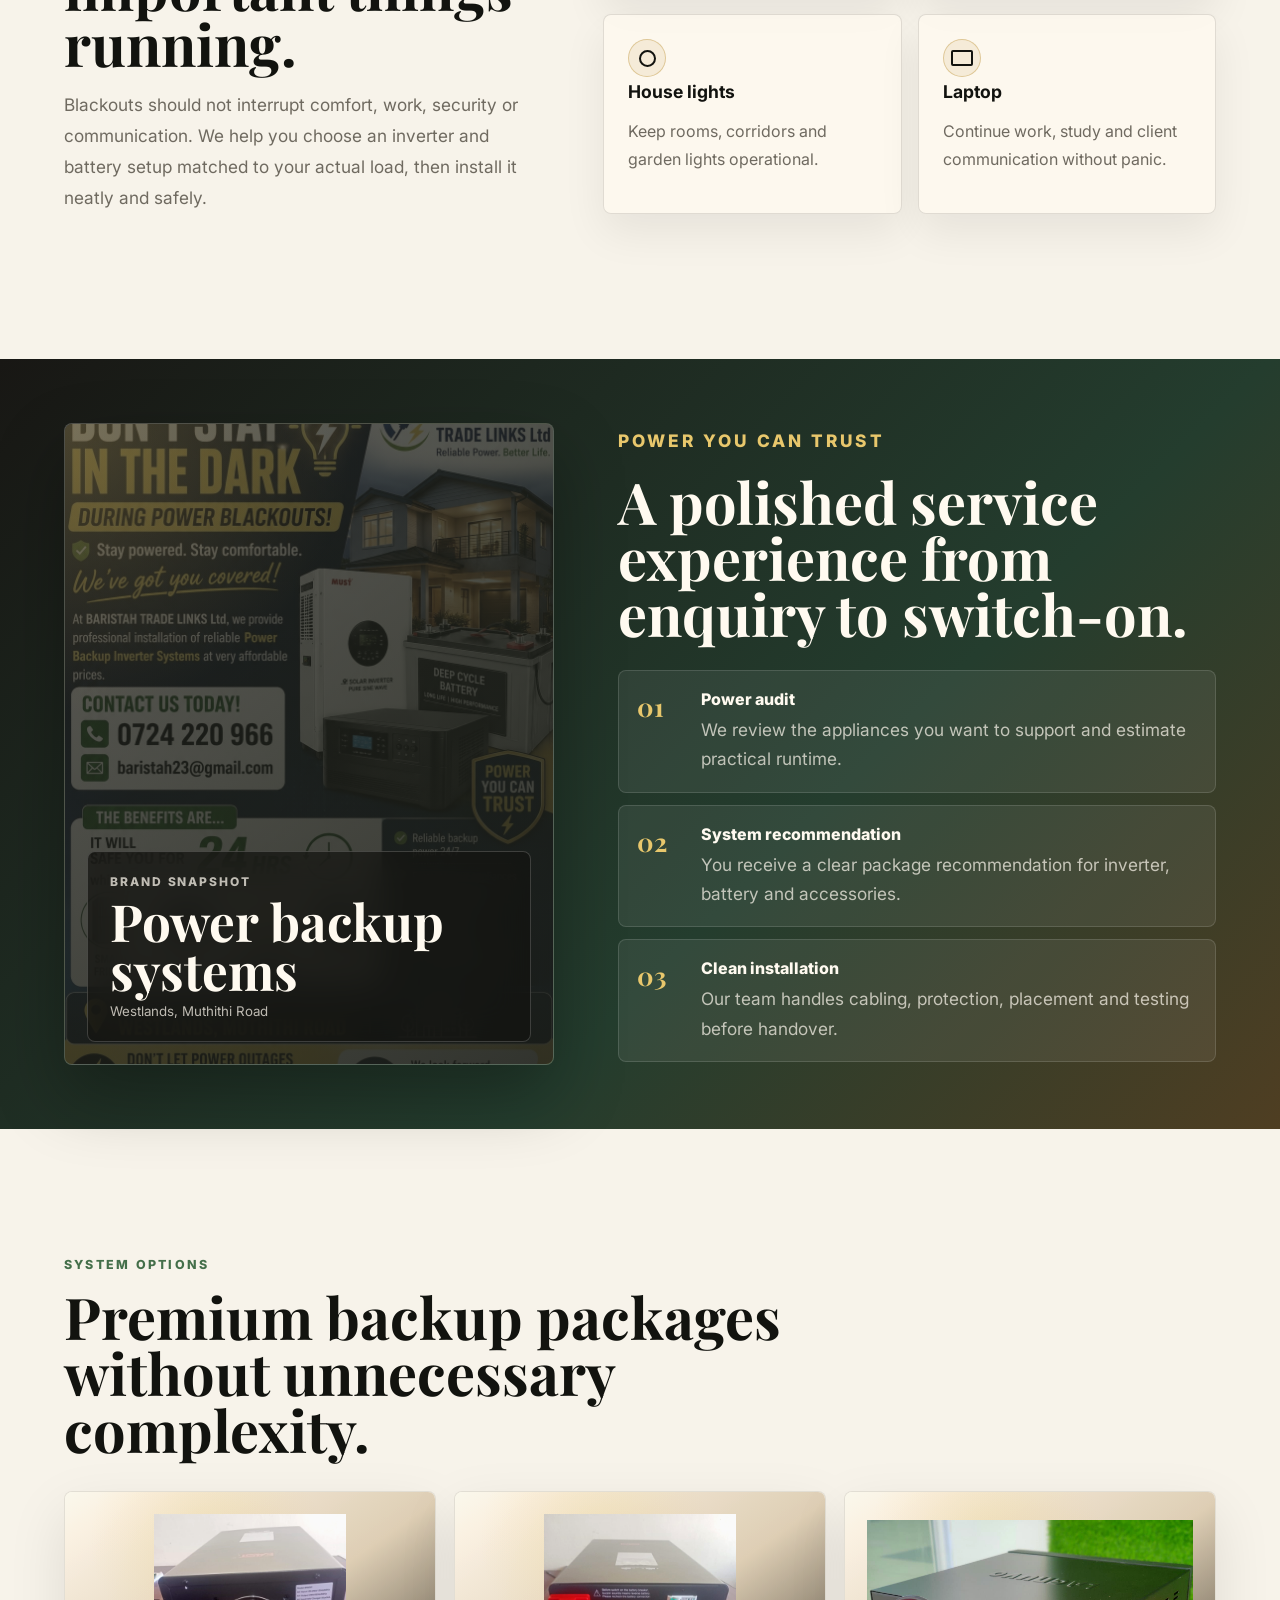
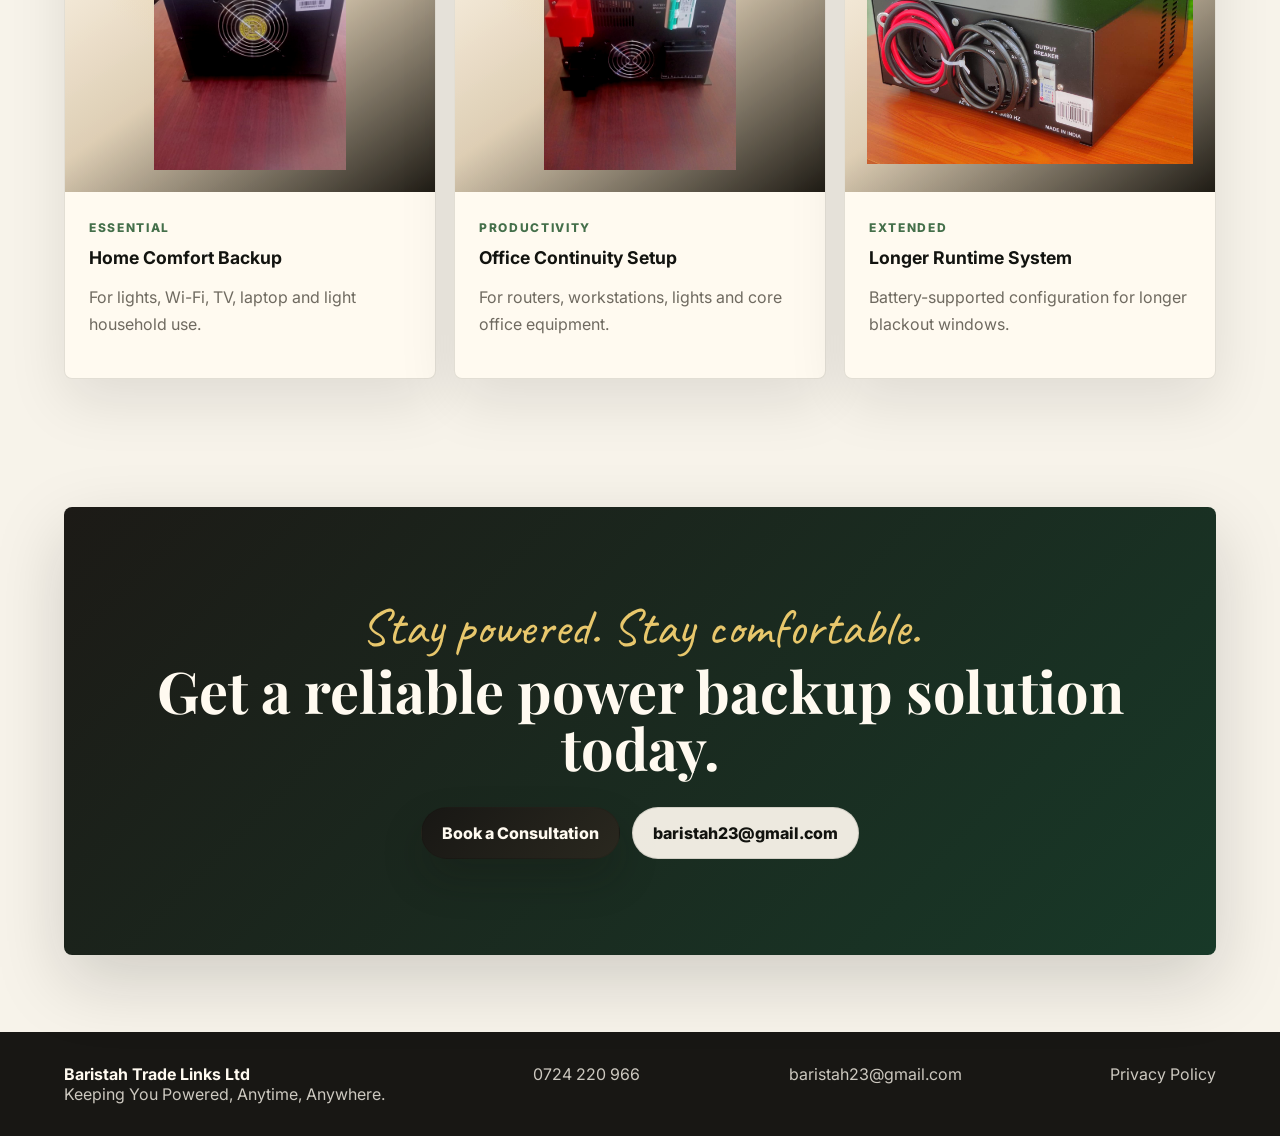
==== commit d60d0112: "Add privacy policy page" ====
--- a/index.html
+++ b/index.html
@@ -135,6 +135,7 @@
     <div><b>Baristah Trade Links Ltd</b><span>Keeping You Powered, Anytime, Anywhere.</span></div>
     <a href="tel:+254724220966">0724 220 966</a>
     <a href="mailto:baristah23@gmail.com">baristah23@gmail.com</a>
+    <a href="privacy-policy.html">Privacy Policy</a>
   </footer>
 </body>
 </html>
--- a/styles.css
+++ b/styles.css
@@ -982,6 +982,62 @@
   color: var(--muted);
 }
 
+.quote-form small a {
+  color: var(--green-dark);
+  font-weight: 800;
+  border-bottom: 1px solid currentColor;
+}
+
+.policy-wrap {
+  padding-top: 0;
+}
+
+.policy-card {
+  max-width: 980px;
+  margin: 0 auto;
+  padding: clamp(28px, 5vw, 64px);
+  border: 1px solid var(--line);
+  border-radius: 8px;
+  background: rgba(255, 250, 240, 0.82);
+  box-shadow: var(--shadow);
+}
+
+.policy-card h2 {
+  margin-bottom: 22px;
+  font-size: clamp(2rem, 4vw, 3.6rem);
+}
+
+.policy-card h3 {
+  margin: 34px 0 12px;
+  font-family: "Playfair Display", Georgia, serif;
+  font-size: clamp(1.45rem, 3vw, 2rem);
+}
+
+.policy-card p,
+.policy-card li,
+.policy-card address {
+  color: var(--muted);
+  line-height: 1.8;
+}
+
+.policy-card ul {
+  display: grid;
+  gap: 8px;
+  padding-left: 22px;
+}
+
+.policy-card address {
+  padding: 20px;
+  border-left: 3px solid var(--gold);
+  background: rgba(194, 154, 69, 0.1);
+  font-style: normal;
+}
+
+.policy-card a {
+  color: var(--green-dark);
+  font-weight: 800;
+}
+
 .floating-actions {
   position: fixed;
   right: 20px;
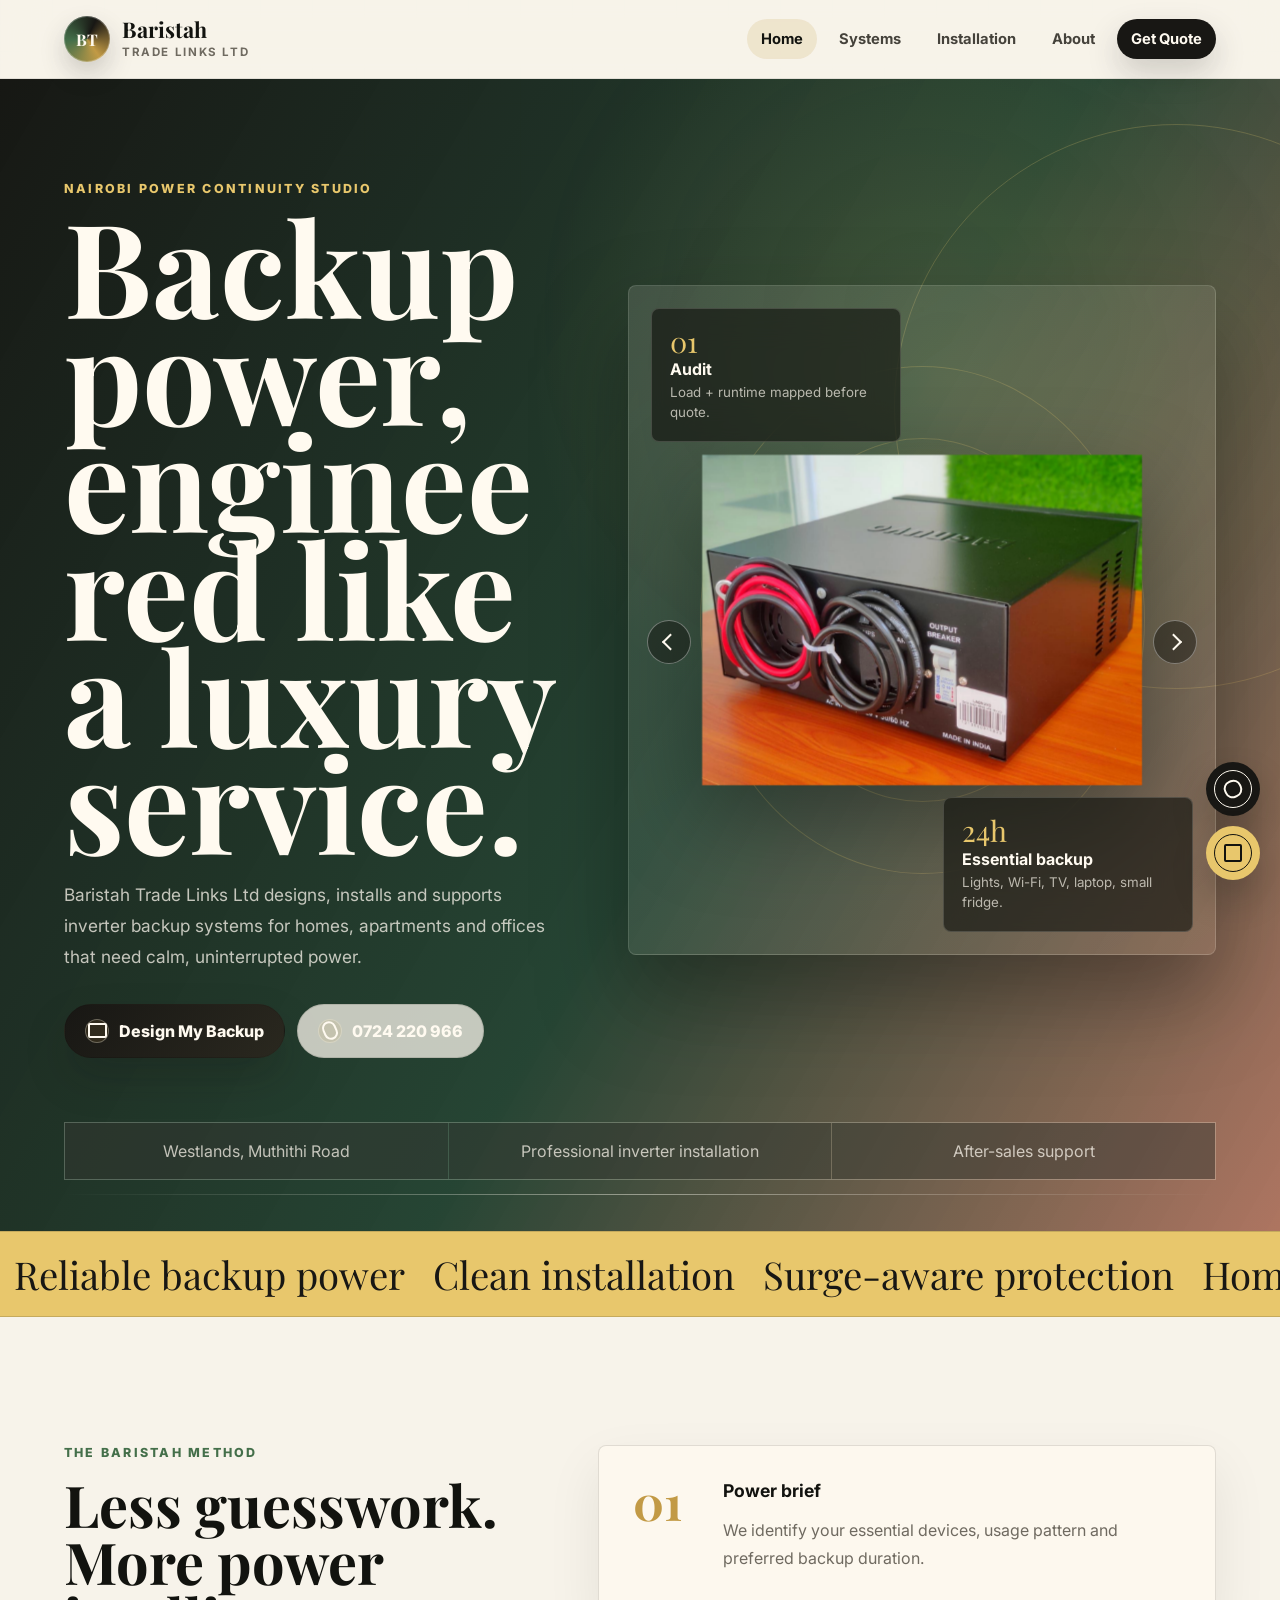
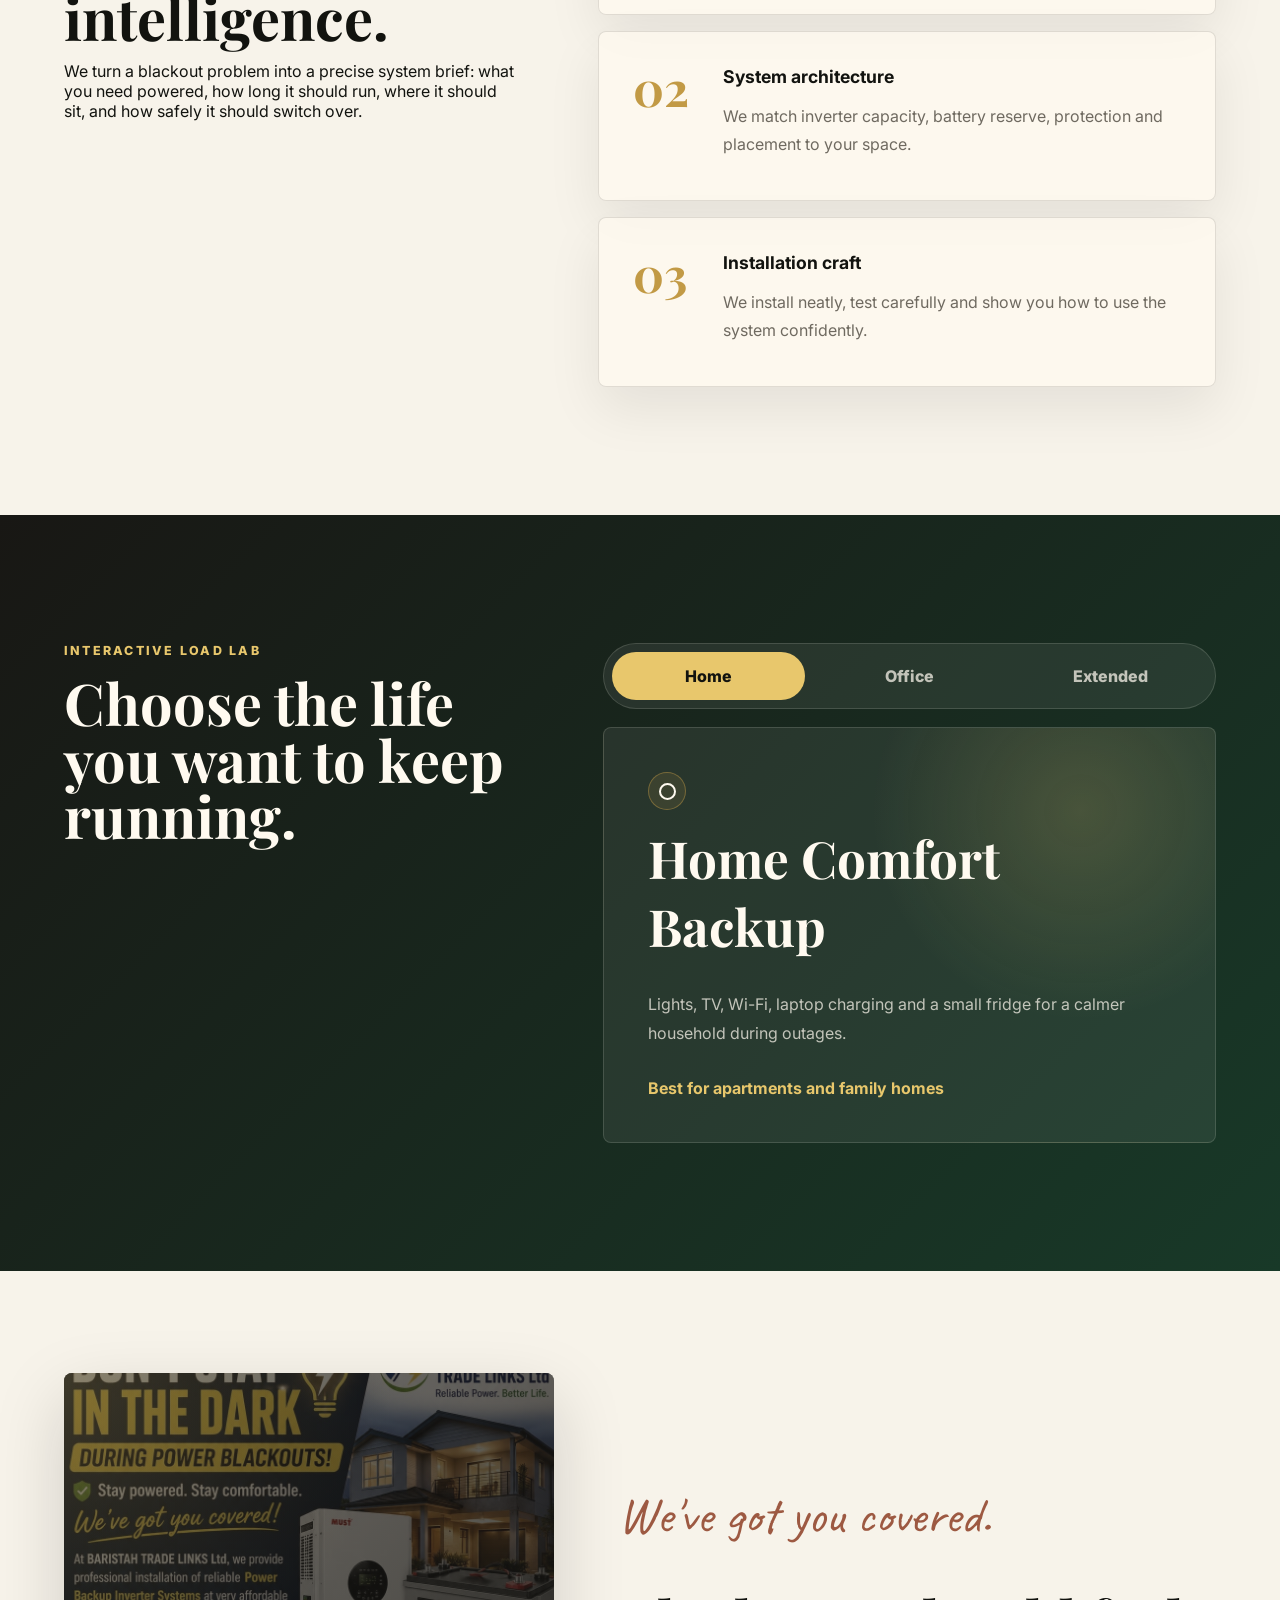
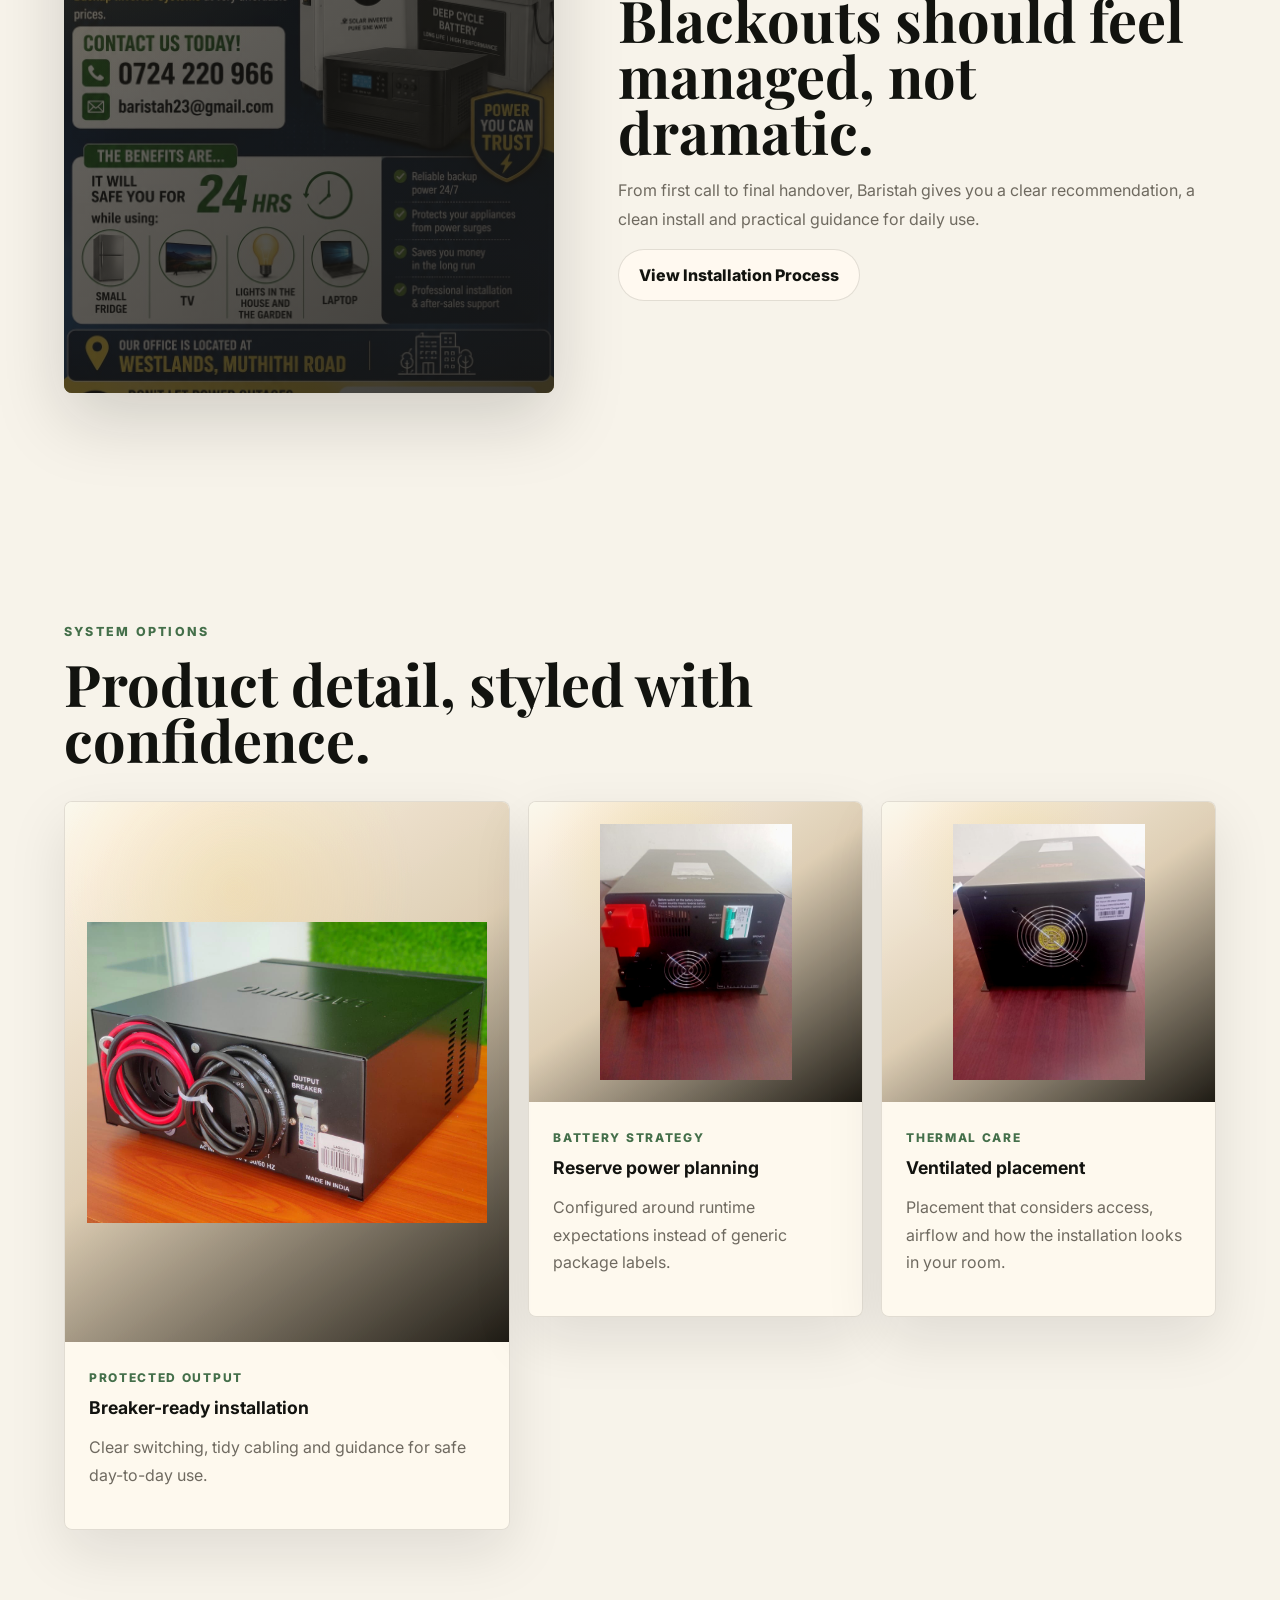
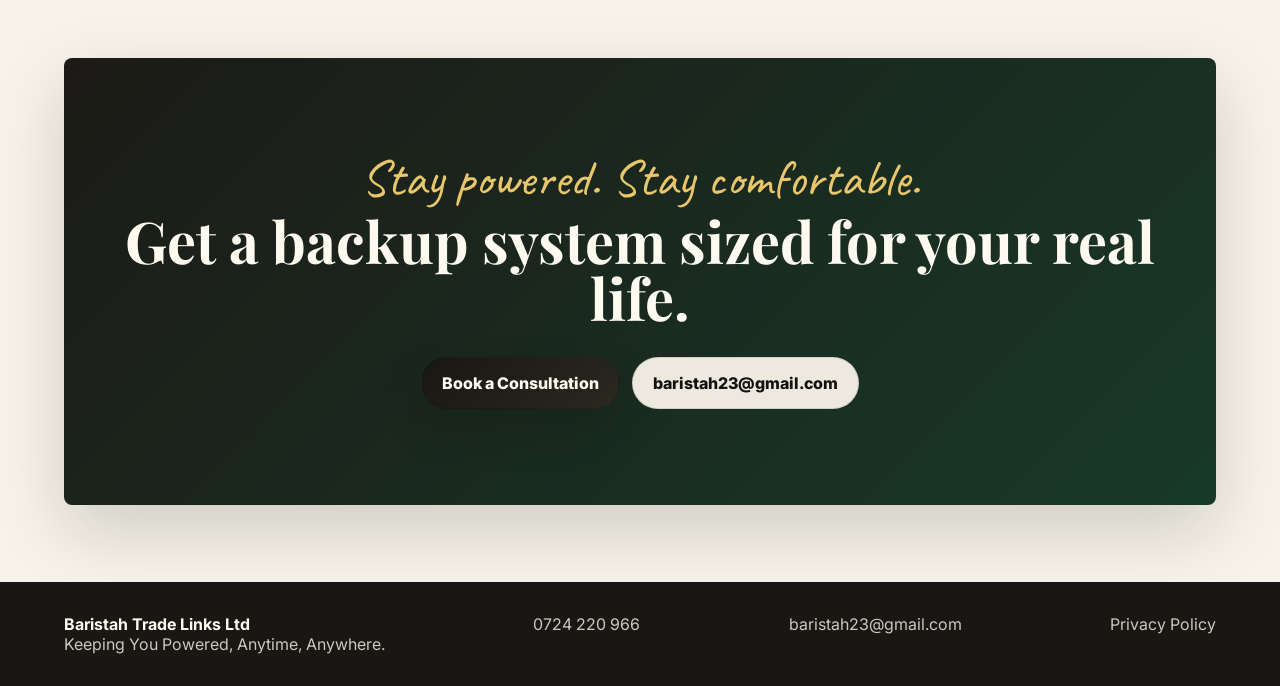
==== commit e62cc854: "Redesign homepage with advanced studio experience" ====
--- a/index.html
+++ b/index.html
@@ -30,95 +30,119 @@
   </header>
 
   <main>
-    <section class="hero">
-      <div class="hero-copy reveal">
-        <p class="eyebrow">Reliable power. Better life.</p>
-        <h1>Power continuity for homes and offices that cannot afford downtime.</h1>
-        <p class="lead">Baristah Trade Links Ltd designs and installs clean, dependable power backup inverter systems for apartments, residences, shops and executive offices across Nairobi.</p>
+    <section class="studio-hero">
+      <div class="cursor-light" data-cursor-light></div>
+      <div class="studio-copy reveal">
+        <p class="eyebrow">Nairobi power continuity studio</p>
+        <h1>Backup power, engineered like a luxury service.</h1>
+        <p class="lead">Baristah Trade Links Ltd designs, installs and supports inverter backup systems for homes, apartments and offices that need calm, uninterrupted power.</p>
         <div class="hero-actions">
-          <a class="btn primary" href="tel:+254724220966"><span class="btn-icon phone-icon"></span>Call 0724 220 966</a>
-          <a class="btn secondary" href="contact.html"><span class="btn-icon quote-icon"></span>Request a Quote</a>
+          <a class="btn primary" href="contact.html"><span class="btn-icon quote-icon"></span>Design My Backup</a>
+          <a class="btn secondary" href="tel:+254724220966"><span class="btn-icon phone-icon"></span>0724 220 966</a>
         </div>
-        <div class="signature">We've got you covered.</div>
       </div>
 
-      <div class="hero-visual reveal" data-rotator>
+      <div class="power-stage reveal" data-rotator data-tilt>
+        <div class="stage-rings"></div>
         <img src="assets/AF6EC9E9-9C56-432A-887B-0A07CD6585D7.jpeg" alt="Black power backup inverter with breaker and cables" data-rotator-image />
         <button class="image-control prev" type="button" aria-label="Previous image" data-prev></button>
         <button class="image-control next" type="button" aria-label="Next image" data-next></button>
-        <div class="floating-panel">
-          <span class="status-dot"></span>
-          <b>Installed with protection</b>
-          <small>Breaker, cabling, battery guidance and after-sales support.</small>
+        <div class="stage-chip top"><span>01</span><b>Audit</b><small>Load + runtime mapped before quote.</small></div>
+        <div class="stage-chip bottom"><span>24h</span><b>Essential backup</b><small>Lights, Wi-Fi, TV, laptop, small fridge.</small></div>
+      </div>
+
+      <div class="studio-meta reveal">
+        <span>Westlands, Muthithi Road</span>
+        <span>Professional inverter installation</span>
+        <span>After-sales support</span>
+      </div>
+    </section>
+
+    <section class="kinetic-rail" aria-label="Baristah service highlights">
+      <div>
+        <span>Reliable backup power</span>
+        <span>Clean installation</span>
+        <span>Surge-aware protection</span>
+        <span>Home and office systems</span>
+        <span>Westlands, Nairobi</span>
+      </div>
+      <div aria-hidden="true">
+        <span>Reliable backup power</span>
+        <span>Clean installation</span>
+        <span>Surge-aware protection</span>
+        <span>Home and office systems</span>
+        <span>Westlands, Nairobi</span>
+      </div>
+    </section>
+
+    <section class="section atelier-grid">
+      <div class="atelier-intro reveal">
+        <p class="eyebrow">The Baristah method</p>
+        <h2>Less guesswork. More power intelligence.</h2>
+        <p>We turn a blackout problem into a precise system brief: what you need powered, how long it should run, where it should sit, and how safely it should switch over.</p>
+      </div>
+      <div class="atelier-cards">
+        <article class="reveal"><b>01</b><h3>Power brief</h3><p>We identify your essential devices, usage pattern and preferred backup duration.</p></article>
+        <article class="reveal"><b>02</b><h3>System architecture</h3><p>We match inverter capacity, battery reserve, protection and placement to your space.</p></article>
+        <article class="reveal"><b>03</b><h3>Installation craft</h3><p>We install neatly, test carefully and show you how to use the system confidently.</p></article>
+      </div>
+    </section>
+
+    <section class="load-lab section">
+      <div class="load-copy reveal">
+        <p class="eyebrow">Interactive load lab</p>
+        <h2>Choose the life you want to keep running.</h2>
+      </div>
+      <div class="load-board reveal">
+        <div class="load-tabs" role="tablist" aria-label="Backup scenarios">
+          <button class="active" type="button" data-load-tab="home">Home</button>
+          <button type="button" data-load-tab="office">Office</button>
+          <button type="button" data-load-tab="extended">Extended</button>
+        </div>
+        <div class="load-panels">
+          <article class="active" data-load-panel="home"><span class="line-icon light-icon"></span><h3>Home Comfort Backup</h3><p>Lights, TV, Wi-Fi, laptop charging and a small fridge for a calmer household during outages.</p><strong>Best for apartments and family homes</strong></article>
+          <article data-load-panel="office"><span class="line-icon laptop-icon"></span><h3>Office Continuity Setup</h3><p>Routers, laptops, core workstations and office lighting so business communication stays active.</p><strong>Best for shops, teams and studios</strong></article>
+          <article data-load-panel="extended"><span class="line-icon shield-icon"></span><h3>Longer Runtime System</h3><p>Battery-focused backup planning for clients who need more reserve time and stronger protection.</p><strong>Best for unpredictable blackout windows</strong></article>
         </div>
       </div>
     </section>
 
-    <section class="trust-strip reveal" aria-label="Key service highlights">
-      <div><strong>Up to 24 hrs</strong><span>Backup potential for essential loads</span></div>
-      <div><strong>Westlands</strong><span>Muthithi Road, Nairobi</span></div>
-      <div><strong>Home + office</strong><span>Systems sized for daily use</span></div>
-      <div><strong>Professional</strong><span>Consultation, installation and support</span></div>
-    </section>
-
-    <section class="section split">
-      <div class="section-copy reveal">
-        <p class="eyebrow">Designed around real life</p>
-        <h2>Backup power that keeps the important things running.</h2>
-        <p>Blackouts should not interrupt comfort, work, security or communication. We help you choose an inverter and battery setup matched to your actual load, then install it neatly and safely.</p>
+    <section class="cinema-strip">
+      <div class="cinema-image reveal">
+        <img src="assets/735E6E94-1610-4D08-A56C-287BA61AF82C.jpeg" alt="Baristah power backup inverter systems flyer" />
       </div>
-      <div class="feature-grid reveal">
-        <article><span class="line-icon fridge-icon"></span><h3>Small fridge</h3><p>Protect essentials and reduce spoilage during outages.</p></article>
-        <article><span class="line-icon screen-icon"></span><h3>TV and Wi-Fi</h3><p>Stay connected and informed when power is unstable.</p></article>
-        <article><span class="line-icon light-icon"></span><h3>House lights</h3><p>Keep rooms, corridors and garden lights operational.</p></article>
-        <article><span class="line-icon laptop-icon"></span><h3>Laptop</h3><p>Continue work, study and client communication without panic.</p></article>
+      <div class="cinema-copy reveal">
+        <p class="signature">We've got you covered.</p>
+        <h2>Blackouts should feel managed, not dramatic.</h2>
+        <p>From first call to final handover, Baristah gives you a clear recommendation, a clean install and practical guidance for daily use.</p>
+        <a class="btn light" href="services.html">View Installation Process</a>
       </div>
     </section>
 
-    <section class="showcase flyer-showcase">
-      <div class="showcase-image flyer-frame reveal">
-        <img src="assets/735E6E94-1610-4D08-A56C-287BA61AF82C.jpeg" alt="Baristah power backup inverter systems flyer" />
-        <div class="flyer-glass">
-          <span>Brand snapshot</span>
-          <b>Power backup systems</b>
-          <small>Westlands, Muthithi Road</small>
-        </div>
-      </div>
-      <div class="showcase-content reveal">
-        <p class="eyebrow">Power you can trust</p>
-        <h2>A polished service experience from enquiry to switch-on.</h2>
-        <div class="service-list">
-          <article><b>01</b><span>Power audit</span><p>We review the appliances you want to support and estimate practical runtime.</p></article>
-          <article><b>02</b><span>System recommendation</span><p>You receive a clear package recommendation for inverter, battery and accessories.</p></article>
-          <article><b>03</b><span>Clean installation</span><p>Our team handles cabling, protection, placement and testing before handover.</p></article>
-        </div>
-      </div>
-    </section>
-
-    <section class="section products-preview">
+    <section class="section gallery-wall">
       <div class="section-heading reveal">
         <p class="eyebrow">System options</p>
-        <h2>Premium backup packages without unnecessary complexity.</h2>
+        <h2>Product detail, styled with confidence.</h2>
       </div>
-      <div class="card-grid">
-        <article class="product-card reveal">
-          <img src="assets/47D9FA27-C876-42C2-8BD1-36E3C9F85B22.jpeg" alt="2500W inverter cooling fan view" />
-          <div><span>Essential</span><h3>Home Comfort Backup</h3><p>For lights, Wi-Fi, TV, laptop and light household use.</p></div>
+      <div class="gallery-grid">
+        <article class="product-card spotlight reveal">
+          <img src="assets/54213545-57BF-4705-A6B2-C52A8AA2D146.jpeg" alt="Power inverter output breaker and cables" />
+          <div><span>Protected output</span><h3>Breaker-ready installation</h3><p>Clear switching, tidy cabling and guidance for safe day-to-day use.</p></div>
         </article>
         <article class="product-card reveal">
           <img src="assets/B5B8547E-39AE-44ED-B2D7-8F34D979A173.jpeg" alt="Inverter rear breaker and battery terminals" />
-          <div><span>Productivity</span><h3>Office Continuity Setup</h3><p>For routers, workstations, lights and core office equipment.</p></div>
+          <div><span>Battery strategy</span><h3>Reserve power planning</h3><p>Configured around runtime expectations instead of generic package labels.</p></div>
         </article>
         <article class="product-card reveal">
-          <img src="assets/54213545-57BF-4705-A6B2-C52A8AA2D146.jpeg" alt="Power inverter output breaker and cables" />
-          <div><span>Extended</span><h3>Longer Runtime System</h3><p>Battery-supported configuration for longer blackout windows.</p></div>
+          <img src="assets/47D9FA27-C876-42C2-8BD1-36E3C9F85B22.jpeg" alt="2500W inverter cooling fan view" />
+          <div><span>Thermal care</span><h3>Ventilated placement</h3><p>Placement that considers access, airflow and how the installation looks in your room.</p></div>
         </article>
       </div>
     </section>
 
     <section class="cta-band reveal">
       <p class="signature">Stay powered. Stay comfortable.</p>
-      <h2>Get a reliable power backup solution today.</h2>
+      <h2>Get a backup system sized for your real life.</h2>
       <div class="hero-actions center">
         <a class="btn primary" href="contact.html">Book a Consultation</a>
         <a class="btn secondary light" href="mailto:baristah23@gmail.com">baristah23@gmail.com</a>
--- a/styles.css
+++ b/styles.css
@@ -1256,3 +1256,495 @@
     transition-duration: 1ms !important;
   }
 }
+
+/* Studio-grade homepage refresh */
+.studio-hero {
+  position: relative;
+  display: grid;
+  grid-template-columns: minmax(0, 0.92fr) minmax(360px, 1.08fr);
+  gap: clamp(28px, 5vw, 78px);
+  align-items: center;
+  min-height: calc(100vh - 79px);
+  padding: clamp(56px, 8vw, 112px) clamp(20px, 5vw, 72px) clamp(28px, 4vw, 52px);
+  color: var(--ivory);
+  background:
+    linear-gradient(120deg, rgba(18, 19, 15, 0.98), rgba(24, 57, 40, 0.94) 56%, rgba(157, 89, 66, 0.82)),
+    radial-gradient(circle at 72% 20%, rgba(232, 199, 108, 0.3), transparent 34%);
+  overflow: hidden;
+  isolation: isolate;
+}
+
+.studio-hero::before,
+.studio-hero::after {
+  content: "";
+  position: absolute;
+  inset: auto;
+  pointer-events: none;
+}
+
+.studio-hero::before {
+  left: clamp(20px, 5vw, 72px);
+  right: clamp(20px, 5vw, 72px);
+  bottom: 36px;
+  height: 1px;
+  background: linear-gradient(90deg, transparent, rgba(255, 250, 240, 0.45), transparent);
+}
+
+.studio-hero::after {
+  width: 44vw;
+  height: 44vw;
+  min-width: 480px;
+  min-height: 480px;
+  right: -14vw;
+  top: 5vh;
+  border: 1px solid rgba(232, 199, 108, 0.22);
+  border-radius: 50%;
+  animation: slow-spin 38s linear infinite;
+}
+
+.cursor-light {
+  position: absolute;
+  inset: 0;
+  z-index: 0;
+  opacity: 0.74;
+  background: radial-gradient(circle at var(--x, 74%) var(--y, 26%), rgba(232, 199, 108, 0.22), transparent 26rem);
+  transition: background 180ms ease;
+}
+
+.studio-copy {
+  position: relative;
+  z-index: 2;
+}
+
+.studio-copy .eyebrow,
+.cinema-strip .eyebrow {
+  color: var(--gold-bright);
+}
+
+.studio-copy h1 {
+  max-width: 900px;
+  font-size: clamp(4.4rem, 10.2vw, 10.8rem);
+  line-height: 0.82;
+  text-wrap: balance;
+}
+
+.studio-copy .lead {
+  max-width: 690px;
+  color: rgba(255, 250, 240, 0.74);
+}
+
+.power-stage {
+  position: relative;
+  z-index: 2;
+  min-height: 670px;
+  border: 1px solid rgba(255, 250, 240, 0.14);
+  border-radius: 8px;
+  background:
+    radial-gradient(circle at 50% 45%, rgba(232, 199, 108, 0.24), transparent 32%),
+    linear-gradient(145deg, rgba(255, 250, 240, 0.12), rgba(255, 255, 255, 0.04));
+  box-shadow: 0 42px 90px rgba(0, 0, 0, 0.36);
+  overflow: hidden;
+  transform-style: preserve-3d;
+}
+
+.power-stage img {
+  position: absolute;
+  inset: 0;
+  width: 100%;
+  height: 100%;
+  object-fit: contain;
+  padding: clamp(36px, 5vw, 76px);
+  filter: contrast(1.12) saturate(1.06) brightness(0.98) drop-shadow(0 34px 48px rgba(0, 0, 0, 0.34));
+  transform: translateZ(34px) scale(0.96);
+  transition: opacity 400ms ease, transform 900ms ease;
+}
+
+.power-stage.is-changing img {
+  opacity: 0.25;
+  transform: translateZ(20px) scale(1);
+}
+
+.stage-rings,
+.stage-rings::before,
+.stage-rings::after {
+  position: absolute;
+  border-radius: 50%;
+  border: 1px solid rgba(232, 199, 108, 0.22);
+}
+
+.stage-rings {
+  inset: 12%;
+  animation: slow-spin 44s linear infinite reverse;
+}
+
+.stage-rings::before,
+.stage-rings::after {
+  content: "";
+  inset: 14%;
+}
+
+.stage-rings::after {
+  inset: 30%;
+  border-color: rgba(255, 250, 240, 0.16);
+}
+
+.stage-chip {
+  position: absolute;
+  z-index: 3;
+  display: grid;
+  gap: 4px;
+  width: min(250px, calc(100% - 36px));
+  padding: 18px;
+  border: 1px solid rgba(255, 250, 240, 0.16);
+  border-radius: 8px;
+  color: var(--ivory);
+  background: rgba(18, 19, 15, 0.64);
+  backdrop-filter: blur(18px);
+}
+
+.stage-chip.top {
+  top: 22px;
+  left: 22px;
+}
+
+.stage-chip.bottom {
+  right: 22px;
+  bottom: 22px;
+}
+
+.stage-chip span {
+  color: var(--gold-bright);
+  font-family: "Playfair Display", Georgia, serif;
+  font-size: 1.8rem;
+  line-height: 1;
+}
+
+.stage-chip small {
+  color: rgba(255, 250, 240, 0.68);
+  line-height: 1.5;
+}
+
+.studio-meta {
+  position: relative;
+  z-index: 2;
+  grid-column: 1 / -1;
+  display: grid;
+  grid-template-columns: repeat(3, 1fr);
+  gap: 1px;
+  border: 1px solid rgba(255, 250, 240, 0.13);
+  background: rgba(255, 250, 240, 0.13);
+}
+
+.studio-meta span {
+  padding: 18px;
+  color: rgba(255, 250, 240, 0.72);
+  background: rgba(18, 19, 15, 0.42);
+  text-align: center;
+}
+
+.kinetic-rail {
+  display: flex;
+  gap: 0;
+  overflow: hidden;
+  color: var(--charcoal);
+  background: var(--gold-bright);
+  border-block: 1px solid rgba(18, 19, 15, 0.16);
+}
+
+.kinetic-rail div {
+  display: flex;
+  flex: 0 0 auto;
+  gap: 28px;
+  min-width: 100%;
+  padding: 16px 14px;
+  animation: rail-slide 28s linear infinite;
+}
+
+.kinetic-rail span {
+  font-family: "Playfair Display", Georgia, serif;
+  font-size: clamp(1.4rem, 3vw, 2.6rem);
+  white-space: nowrap;
+}
+
+.atelier-grid {
+  display: grid;
+  grid-template-columns: minmax(0, 0.85fr) minmax(360px, 1.15fr);
+  gap: clamp(32px, 6vw, 88px);
+}
+
+.atelier-intro h2,
+.load-copy h2,
+.gallery-wall h2 {
+  max-width: 900px;
+}
+
+.atelier-cards {
+  display: grid;
+  gap: 16px;
+}
+
+.atelier-cards article {
+  display: grid;
+  grid-template-columns: 72px 1fr;
+  gap: 8px 18px;
+  min-height: 170px;
+  padding: clamp(22px, 3vw, 34px);
+  border: 1px solid var(--line);
+  border-radius: 8px;
+  background: rgba(255, 250, 240, 0.72);
+  box-shadow: 0 22px 54px rgba(18, 19, 15, 0.08);
+}
+
+.atelier-cards b {
+  grid-row: span 2;
+  color: var(--gold);
+  font-family: "Playfair Display", Georgia, serif;
+  font-size: 3rem;
+  line-height: 0.9;
+}
+
+.atelier-cards p {
+  margin: 0;
+  color: var(--muted);
+  line-height: 1.7;
+}
+
+.load-lab {
+  display: grid;
+  grid-template-columns: minmax(0, 0.86fr) minmax(360px, 1.14fr);
+  gap: clamp(30px, 6vw, 86px);
+  color: var(--ivory);
+  background: linear-gradient(135deg, var(--charcoal), var(--green-dark));
+}
+
+.load-lab .eyebrow {
+  color: var(--gold-bright);
+}
+
+.load-board {
+  display: grid;
+  gap: 18px;
+  align-self: start;
+}
+
+.load-tabs {
+  display: grid;
+  grid-template-columns: repeat(3, 1fr);
+  gap: 8px;
+  padding: 8px;
+  border: 1px solid rgba(255, 250, 240, 0.14);
+  border-radius: 999px;
+  background: rgba(255, 255, 255, 0.07);
+}
+
+.load-tabs button {
+  min-height: 48px;
+  border: 0;
+  border-radius: 999px;
+  color: rgba(255, 250, 240, 0.72);
+  background: transparent;
+  font: inherit;
+  font-weight: 800;
+  cursor: pointer;
+}
+
+.load-tabs button.active {
+  color: var(--ink);
+  background: var(--gold-bright);
+}
+
+.load-panels {
+  position: relative;
+  min-height: 320px;
+}
+
+.load-panels article {
+  display: none;
+  min-height: 320px;
+  padding: clamp(26px, 4vw, 44px);
+  border: 1px solid rgba(255, 250, 240, 0.14);
+  border-radius: 8px;
+  background:
+    radial-gradient(circle at 78% 20%, rgba(232, 199, 108, 0.17), transparent 36%),
+    rgba(255, 255, 255, 0.07);
+}
+
+.load-panels article.active {
+  display: grid;
+  align-content: start;
+  gap: 14px;
+  animation: panel-rise 360ms ease both;
+}
+
+.load-panels h3 {
+  font-family: "Playfair Display", Georgia, serif;
+  font-size: clamp(2rem, 4vw, 3.4rem);
+}
+
+.load-panels p {
+  max-width: 620px;
+  color: rgba(255, 250, 240, 0.72);
+  line-height: 1.8;
+}
+
+.load-panels strong {
+  color: var(--gold-bright);
+}
+
+.cinema-strip {
+  display: grid;
+  grid-template-columns: minmax(320px, 0.9fr) minmax(0, 1.1fr);
+  gap: clamp(30px, 5vw, 72px);
+  align-items: center;
+  padding: clamp(54px, 8vw, 110px) clamp(20px, 5vw, 72px);
+  background: var(--paper);
+}
+
+.cinema-image {
+  position: relative;
+  min-height: 620px;
+  overflow: hidden;
+  border-radius: 8px;
+  background: var(--charcoal);
+  box-shadow: var(--shadow);
+}
+
+.cinema-image::after {
+  content: "";
+  position: absolute;
+  inset: 0;
+  background:
+    linear-gradient(135deg, rgba(24, 23, 20, 0.2), rgba(24, 23, 20, 0.72)),
+    radial-gradient(circle at top left, rgba(232, 199, 108, 0.26), transparent 42%);
+}
+
+.cinema-image img {
+  width: 100%;
+  height: 620px;
+  object-fit: cover;
+  opacity: 0.62;
+  filter: grayscale(0.18) sepia(0.15) brightness(0.86) contrast(0.96);
+  transform: scale(1.03);
+}
+
+.cinema-copy p:not(.signature) {
+  color: var(--muted);
+  line-height: 1.8;
+  max-width: 680px;
+}
+
+.gallery-grid {
+  display: grid;
+  grid-template-columns: 1.2fr 0.9fr 0.9fr;
+  gap: 18px;
+  align-items: stretch;
+}
+
+.gallery-grid .spotlight {
+  grid-row: span 2;
+}
+
+.gallery-grid .spotlight img {
+  height: 540px;
+}
+
+.gallery-grid .product-card {
+  background: rgba(255, 250, 240, 0.82);
+}
+
+@keyframes rail-slide {
+  to {
+    transform: translateX(-100%);
+  }
+}
+
+@keyframes panel-rise {
+  from {
+    opacity: 0;
+    transform: translateY(14px);
+  }
+  to {
+    opacity: 1;
+    transform: translateY(0);
+  }
+}
+
+@media (max-width: 1050px) {
+  .studio-hero,
+  .atelier-grid,
+  .load-lab,
+  .cinema-strip {
+    grid-template-columns: 1fr;
+  }
+
+  .power-stage {
+    min-height: 560px;
+  }
+
+  .studio-meta,
+  .gallery-grid {
+    grid-template-columns: 1fr;
+  }
+
+  .gallery-grid .spotlight {
+    grid-row: auto;
+  }
+}
+
+@media (max-width: 760px) {
+  .studio-hero {
+    padding: 42px 18px 28px;
+  }
+
+  .studio-copy h1 {
+    font-size: clamp(3.4rem, 19vw, 5.1rem);
+  }
+
+  .power-stage,
+  .power-stage img {
+    min-height: 430px;
+    height: 430px;
+  }
+
+  .stage-chip {
+    position: relative;
+    left: auto;
+    right: auto;
+    top: auto;
+    bottom: auto;
+    width: auto;
+    margin: 12px;
+  }
+
+  .stage-chip.top {
+    position: absolute;
+    top: 14px;
+    left: 14px;
+    width: min(220px, calc(100% - 28px));
+  }
+
+  .stage-chip.bottom {
+    display: none;
+  }
+
+  .studio-meta,
+  .load-tabs {
+    grid-template-columns: 1fr;
+  }
+
+  .atelier-cards article {
+    grid-template-columns: 1fr;
+  }
+
+  .load-panels,
+  .load-panels article {
+    min-height: 0;
+  }
+
+  .cinema-image,
+  .cinema-image img,
+  .gallery-grid .spotlight img {
+    min-height: 360px;
+    height: 360px;
+  }
+}
